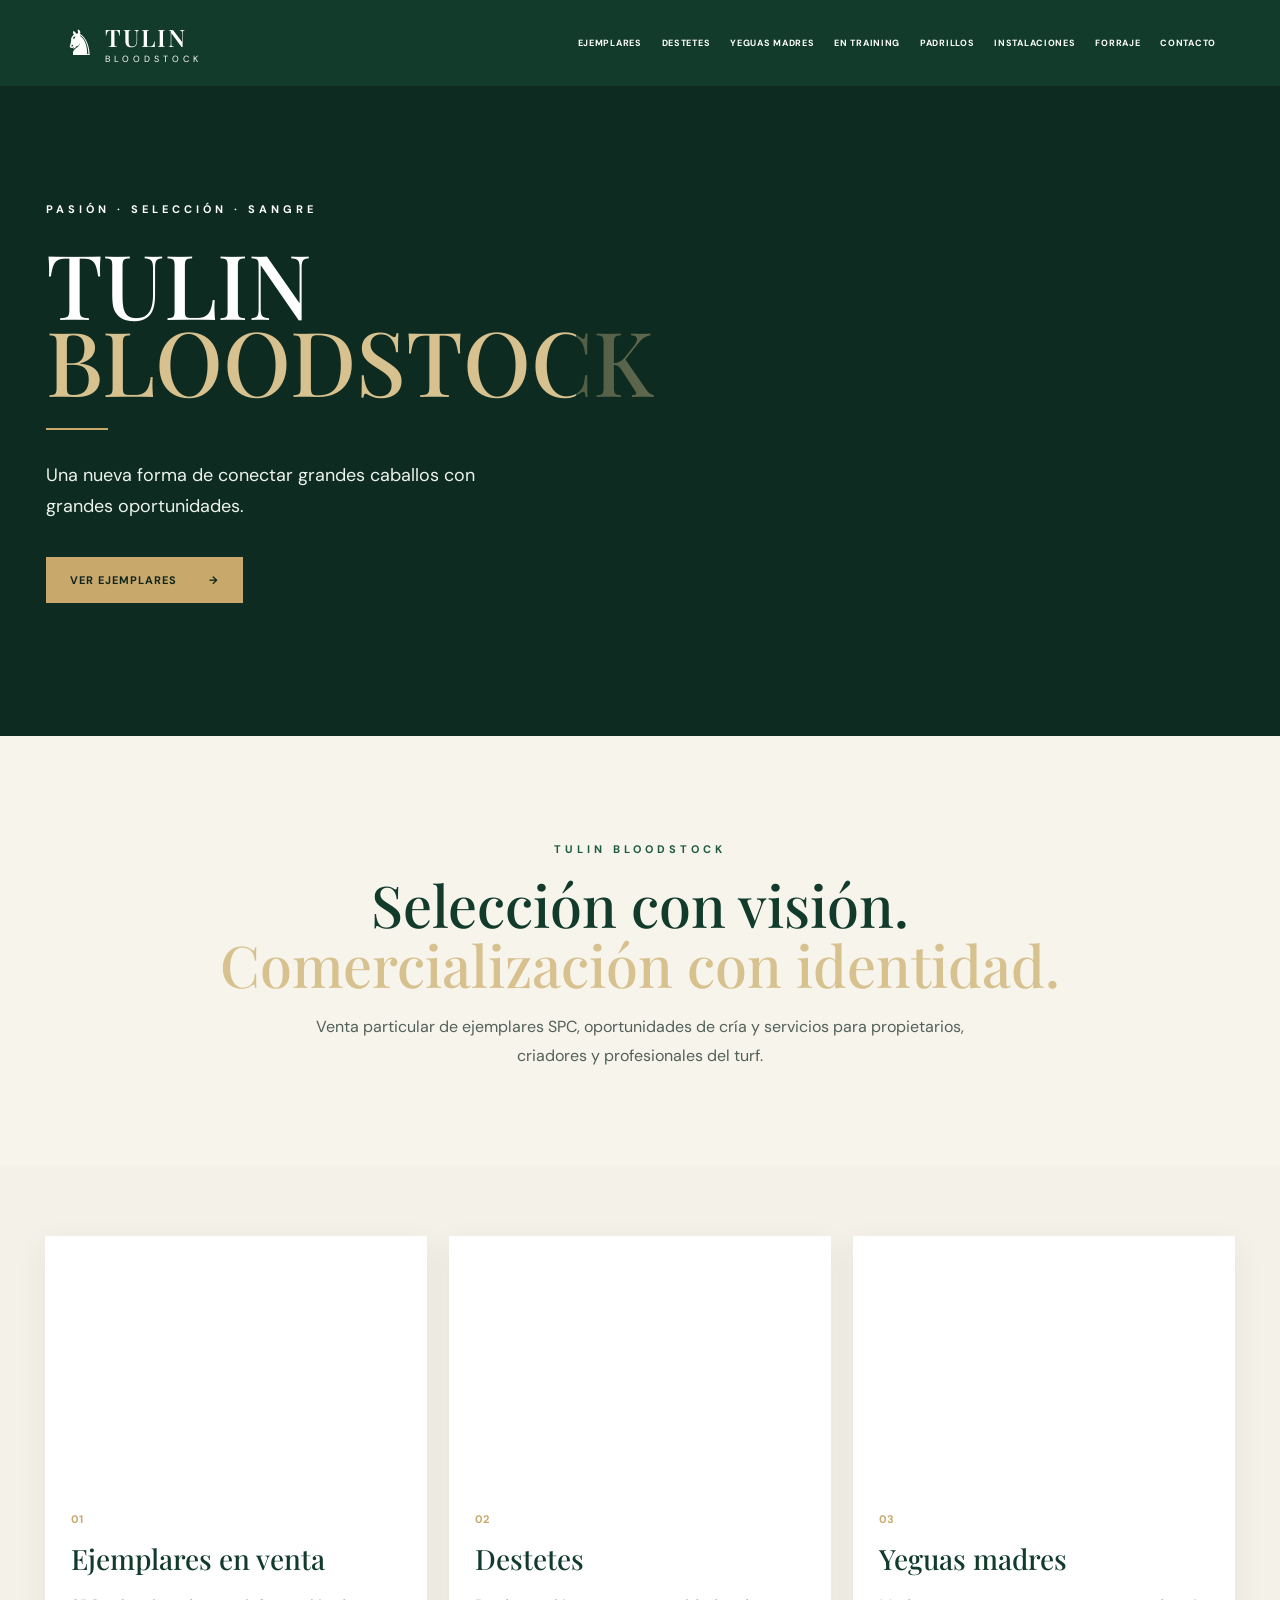
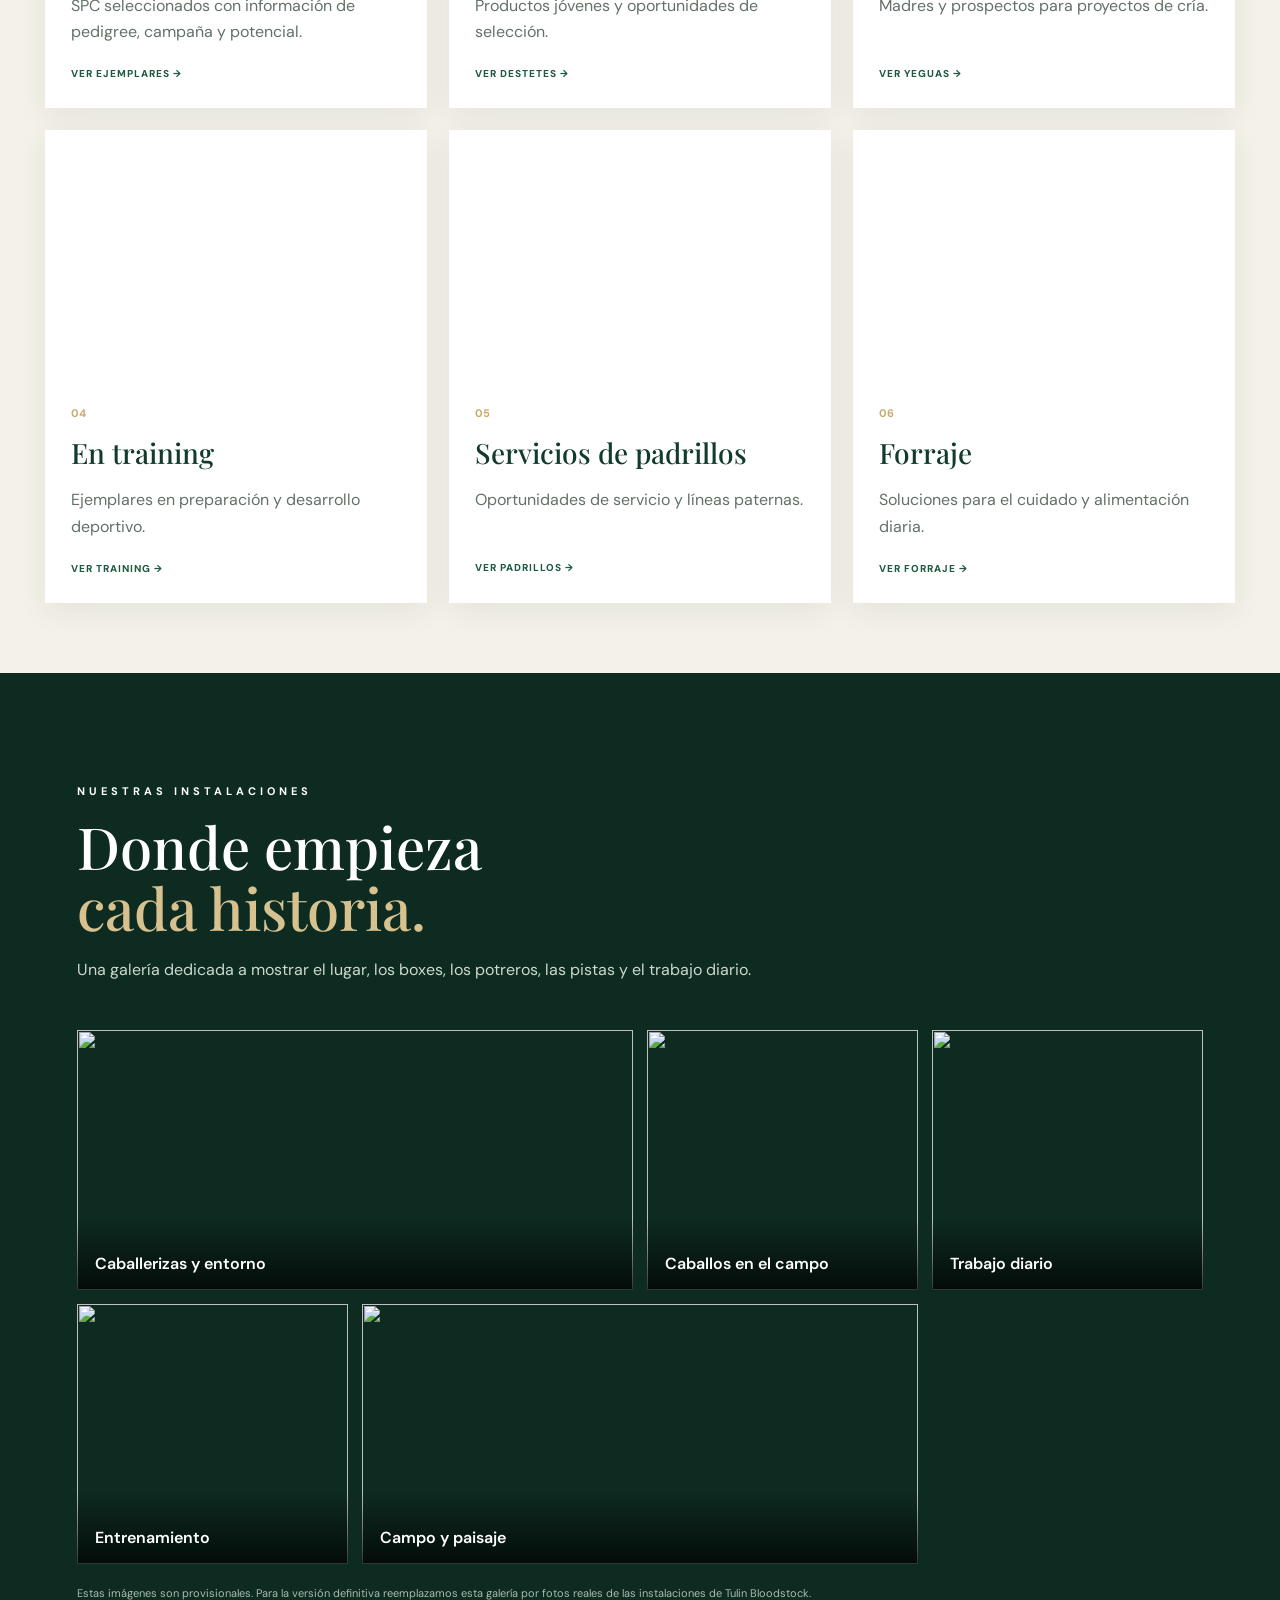
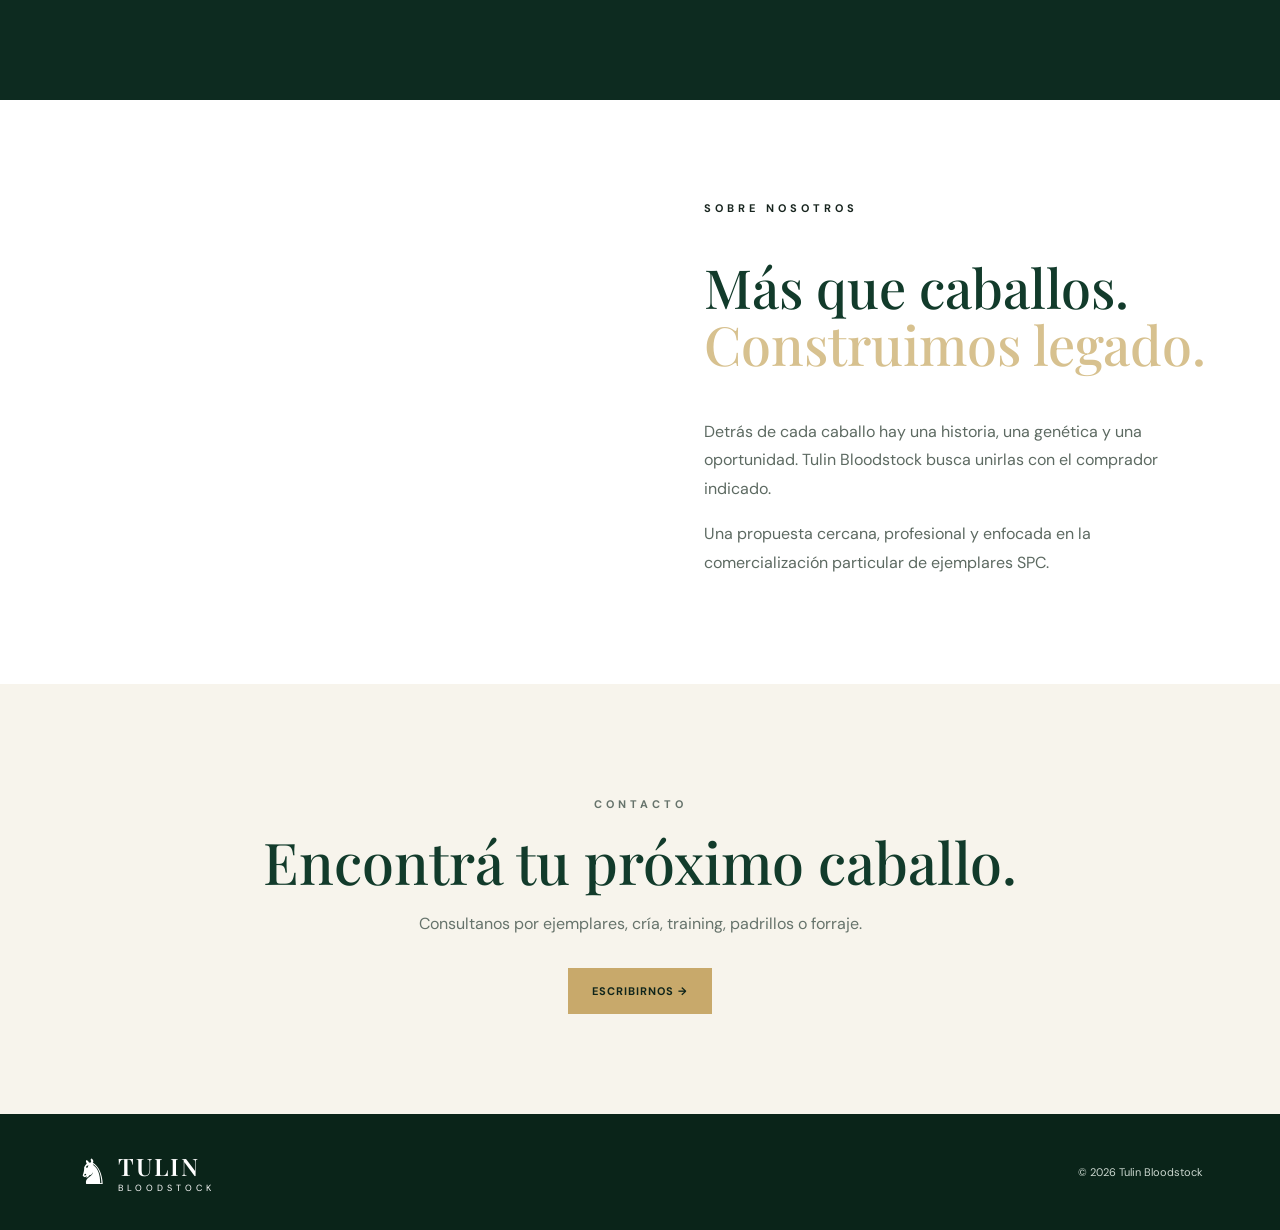
==== index.html @ 8b54a025 "Update index.html" ====
<!doctype html>
<html lang="es">
<head>
<meta charset="utf-8">
<meta name="viewport" content="width=device-width,initial-scale=1">
<title>Tulin Bloodstock | Caballos SPC en venta y selección</title> 
<meta name="description" content="Tulin Bloodstock — selección y comercialización particular de caballos SPC, ejemplares, destetes, yeguas madres, training y servicios de padrillos."> 
<link rel="icon" type="image/svg+xml" href="favicon.svg">
<meta name="keywords" content="Tulin Bloodstock, caballos SPC, caballos de carrera, sangre pura de carrera, genética equina, padrillos, yeguas madres, destetes, caballos en training">
<meta name="author" content="Tulin Bloodstock">
<link rel="stylesheet" href="styles.css">
</head>
<body>
<header class="nav">
  <a class="brand" href="#inicio"><span class="horse">♞</span><span><b>TULIN</b><small>BLOODSTOCK</small></span></a>
  <nav>
    <a href="#ejemplares">Ejemplares</a><a href="#destetes">Destetes</a><a href="#madres">Yeguas madres</a>
    <a href="#training">En training</a><a href="#padrillos">Padrillos</a><a href="#instalaciones">Instalaciones</a>
    <a href="#forraje">Forraje</a><a href="#contacto">Contacto</a>
  </nav>
</header>

<section id="inicio" class="hero">
  <div class="hero-copy">
    <p class="eyebrow">PASIÓN · SELECCIÓN · SANGRE</p>
    <h1>TULIN<br><em>BLOODSTOCK</em></h1>
    <div class="line"></div>
    <p>Una nueva forma de conectar grandes caballos con grandes oportunidades.</p>
    <a class="btn" href="#ejemplares">VER EJEMPLARES <span>→</span></a>
  </div>
  <div class="hero-photo"></div>
</section>

<section class="statement">
  <p class="eyebrow green">TULIN BLOODSTOCK</p>
  <h2>Selección con visión.<br><em>Comercialización con identidad.</em></h2>
  <p>Venta particular de ejemplares SPC, oportunidades de cría y servicios para propietarios, criadores y profesionales del turf.</p>
</section>

<section id="ejemplares" class="grid">
  <article class="card"><div class="pic p1"></div><div class="cardbody"><span>01</span><h3>Ejemplares en venta</h3><p>SPC seleccionados con información de pedigree, campaña y potencial.</p><a href="#">VER EJEMPLARES →</a></div></article>
  <article id="destetes" class="card"><div class="pic p2"></div><div class="cardbody"><span>02</span><h3>Destetes</h3><p>Productos jóvenes y oportunidades de selección.</p><a href="#">VER DESTETES →</a></div></article>
  <article id="madres" class="card"><div class="pic p3"></div><div class="cardbody"><span>03</span><h3>Yeguas madres</h3><p>Madres y prospectos para proyectos de cría.</p><a href="#">VER YEGUAS →</a></div></article>
  <article id="training" class="card"><div class="pic p4"></div><div class="cardbody"><span>04</span><h3>En training</h3><p>Ejemplares en preparación y desarrollo deportivo.</p><a href="#">VER TRAINING →</a></div></article>
  <article id="padrillos" class="card"><div class="pic p5"></div><div class="cardbody"><span>05</span><h3>Servicios de padrillos</h3><p>Oportunidades de servicio y líneas paternas.</p><a href="#">VER PADRILLOS →</a></div></article>
  <article id="forraje" class="card"><div class="pic p6"></div><div class="cardbody"><span>06</span><h3>Forraje</h3><p>Soluciones para el cuidado y alimentación diaria.</p><a href="#">VER FORRAJE →</a></div></article>
</section>

<section id="instalaciones" class="facilities">
  <div class="section-head"><p class="eyebrow">NUESTRAS INSTALACIONES</p><h2>Donde empieza<br><em>cada historia.</em></h2><p>Una galería dedicada a mostrar el lugar, los boxes, los potreros, las pistas y el trabajo diario.</p></div>
  <div class="gallery">
    <figure class="g wide"><img src="https://images.unsplash.com/photo-1553284965-83fd3e82fa5a?auto=format&fit=crop&w=1400&q=85"><figcaption>Caballerizas y entorno</figcaption></figure>
    <figure class="g"><img src="https://images.unsplash.com/photo-1598974357801-cbca100e65d3?auto=format&fit=crop&w=900&q=85"><figcaption>Caballos en el campo</figcaption></figure>
    <figure class="g"><img src="https://images.unsplash.com/photo-1516734212186-a967f81ad0d7?auto=format&fit=crop&w=900&q=85"><figcaption>Trabajo diario</figcaption></figure>
    <figure class="g"><img src="https://images.unsplash.com/photo-1551884831-bbf3cdc6469e?auto=format&fit=crop&w=900&q=85"><figcaption>Entrenamiento</figcaption></figure>
    <figure class="g wide"><img src="https://images.unsplash.com/photo-1500530855697-b586d89ba3ee?auto=format&fit=crop&w=1400&q=85"><figcaption>Campo y paisaje</figcaption></figure>
  </div>
  <div class="photo-note">Estas imágenes son provisionales. Para la versión definitiva reemplazamos esta galería por fotos reales de las instalaciones de Tulin Bloodstock.</div>
</section>

<section class="about">
  <div class="about-image"></div>
  <div class="about-copy">
    <p class="eyebrow">SOBRE NOSOTROS</p>
    <h2>Más que caballos.<br><em>Construimos legado.</em></h2>
    <p>Detrás de cada caballo hay una historia, una genética y una oportunidad. Tulin Bloodstock busca unirlas con el comprador indicado.</p>
    <p>Una propuesta cercana, profesional y enfocada en la comercialización particular de ejemplares SPC.</p>
  </div>
</section>

<section id="contacto" class="contact">
  <p class="eyebrow green">CONTACTO</p><h2>Encontrá tu próximo caballo.</h2>
  <p>Consultanos por ejemplares, cría, training, padrillos o forraje.</p>
  <a class="btn" href="mailto:info@tulinbloodstock.com">ESCRIBIRNOS →</a>
</section>

<footer><div class="brand"><span class="horse">♞</span><span><b>TULIN</b><small>BLOODSTOCK</small></span></div><div>© 2026 Tulin Bloodstock</div></footer>
</body></html>
---- styles.css ----
@import url("https://fonts.googleapis.com/css2?family=DM+Sans:wght@400;500;600;700&family=Playfair+Display:wght@500;600&display=swap");
:root{--green:#123b2b;--green2:#1e5a40;--gold:#c8a96b;--cream:#f4f1e8;--ink:#18251f}
*{box-sizing:border-box}html{scroll-behavior:smooth}body{margin:0;background:var(--cream);color:var(--ink);font-family:"DM Sans",Arial,sans-serif}
.nav{height:86px;background:var(--green);display:flex;align-items:center;justify-content:space-between;padding:0 5%;position:sticky;top:0;z-index:20}
.brand{display:flex;align-items:center;gap:10px;color:#fff;text-decoration:none}.horse{font-size:35px}.brand b{display:block;font:600 24px "Playfair Display",serif;letter-spacing:2px}.brand small{display:block;font-size:9px;letter-spacing:4px}
.nav nav{display:flex;gap:20px}.nav nav a{color:#fff;text-decoration:none;text-transform:uppercase;font-size:9px;font-weight:700;letter-spacing:.7px}
.hero{min-height:650px;background:#0d2b20;display:grid;grid-template-columns:45% 55%;overflow:hidden}.hero-copy{padding:105px 8%;color:#fff;background:linear-gradient(90deg,#0d2b20 82%,transparent)}
.eyebrow{font-size:11px;letter-spacing:4px;font-weight:700}.green{color:var(--green2)}
.hero h1{font:500 clamp(60px,7vw,104px)/.86 "Playfair Display",serif;margin:28px 0}.hero h1 em,h2 em{font-style:normal;color:#d7c18f}
.line{height:2px;width:62px;background:var(--gold);margin:30px 0}.hero-copy>p:not(.eyebrow){font-size:18px;line-height:1.7;max-width:430px;color:#edf3ee}
.hero-photo{background:linear-gradient(90deg,#0d2b20aa,#0000),url("https://images.unsplash.com/photo-1553284965-83fd3e82fa5a?auto=format&fit=crop&w=1600&q=90") center/cover}
.btn{display:inline-block;padding:16px 24px;background:var(--gold);color:#10251b;text-decoration:none;text-transform:uppercase;font-size:11px;font-weight:700;letter-spacing:1px;margin-top:18px}.btn span{margin-left:28px}
.statement{text-align:center;padding:95px 20px;background:#f7f4ec}.statement h2,.contact h2{font:500 clamp(38px,4.5vw,62px)/1.05 "Playfair Display",serif;color:var(--green);margin:18px 0}.statement>p:last-child{max-width:680px;margin:auto;line-height:1.8;color:#526057}
.grid{max-width:1240px;margin:auto;padding:70px 25px;display:grid;grid-template-columns:repeat(3,1fr);gap:22px}.card{background:#fff;box-shadow:0 8px 28px #17382912}
.pic{height:245px;background-position:center;background-size:cover}.p1{background-image:url("https://images.unsplash.com/photo-1551884831-bbf3cdc6469e?auto=format&fit=crop&w=900&q=80")}.p2{background-image:url("https://images.unsplash.com/photo-1553284965-83fd3e82fa5a?auto=format&fit=crop&w=900&q=80")}.p3{background-image:url("https://images.unsplash.com/photo-1598974357801-cbca100e65d3?auto=format&fit=crop&w=900&q=80")}.p4{background-image:url("https://images.unsplash.com/photo-1516734212186-a967f81ad0d7?auto=format&fit=crop&w=900&q=80")}.p5{background-image:url("https://images.unsplash.com/photo-1551884831-bbf3cdc6469e?auto=format&fit=crop&w=900&q=80")}.p6{background-image:url("https://images.unsplash.com/photo-1500530855697-b586d89ba3ee?auto=format&fit=crop&w=900&q=80")}
.cardbody{padding:26px}.cardbody span{color:var(--gold);font-size:11px;font-weight:700}.card h3{font:500 28px "Playfair Display",serif;color:var(--green);margin:12px 0}.card p{line-height:1.65;color:#637168;min-height:52px}.card a{color:var(--green2);font-size:10px;font-weight:800;text-decoration:none;letter-spacing:1px}
.facilities{background:#0d2b20;color:#fff;padding:100px 6%}.section-head{max-width:760px;margin-bottom:45px}.section-head h2{font:500 58px/1.05 "Playfair Display",serif;margin:18px 0}.section-head p:last-child{color:#ccd8d0;line-height:1.8}
.gallery{display:grid;grid-template-columns:repeat(4,1fr);gap:14px}.g{margin:0;position:relative;min-height:260px;overflow:hidden}.g.wide{grid-column:span 2}.g img{width:100%;height:100%;min-height:260px;object-fit:cover;display:block;transition:transform .4s}.g:hover img{transform:scale(1.04)}figcaption{position:absolute;bottom:0;left:0;right:0;padding:35px 18px 16px;background:linear-gradient(transparent,#000b);font-weight:600}.photo-note{margin-top:22px;color:#aabbb0;font-size:11px}
.about{display:grid;grid-template-columns:1fr 1fr;background:#fff}.about-image{min-height:540px;background:url("https://images.unsplash.com/photo-1500530855697-b586d89ba3ee?auto=format&fit=crop&w=1200&q=85") center/cover}.about-copy{padding:90px 10%}.about h2{font:500 54px/1.05 "Playfair Display",serif;color:var(--green)}.about-copy p:not(.eyebrow){line-height:1.8;color:#5d6a62}
.contact{text-align:center;padding:100px 20px;background:#f7f4ec}.contact p{color:#66736b;line-height:1.7}.contact .btn{margin-top:15px}
footer{background:#0a2419;color:#cbd7cf;display:flex;justify-content:space-between;align-items:center;padding:35px 6%;font-size:11px}
@media(max-width:1000px){.nav nav{display:none}.hero{grid-template-columns:1fr}.hero-photo{min-height:400px}.grid{grid-template-columns:1fr 1fr}.gallery{grid-template-columns:1fr 1fr}.g.wide{grid-column:span 2}.about{grid-template-columns:1fr}}
@media(max-width:600px){.grid,.gallery{grid-template-columns:1fr}.g.wide{grid-column:auto}.hero-copy{padding:80px 8%}.about-copy{padding:65px 8%}footer{display:block;text-align:center}}
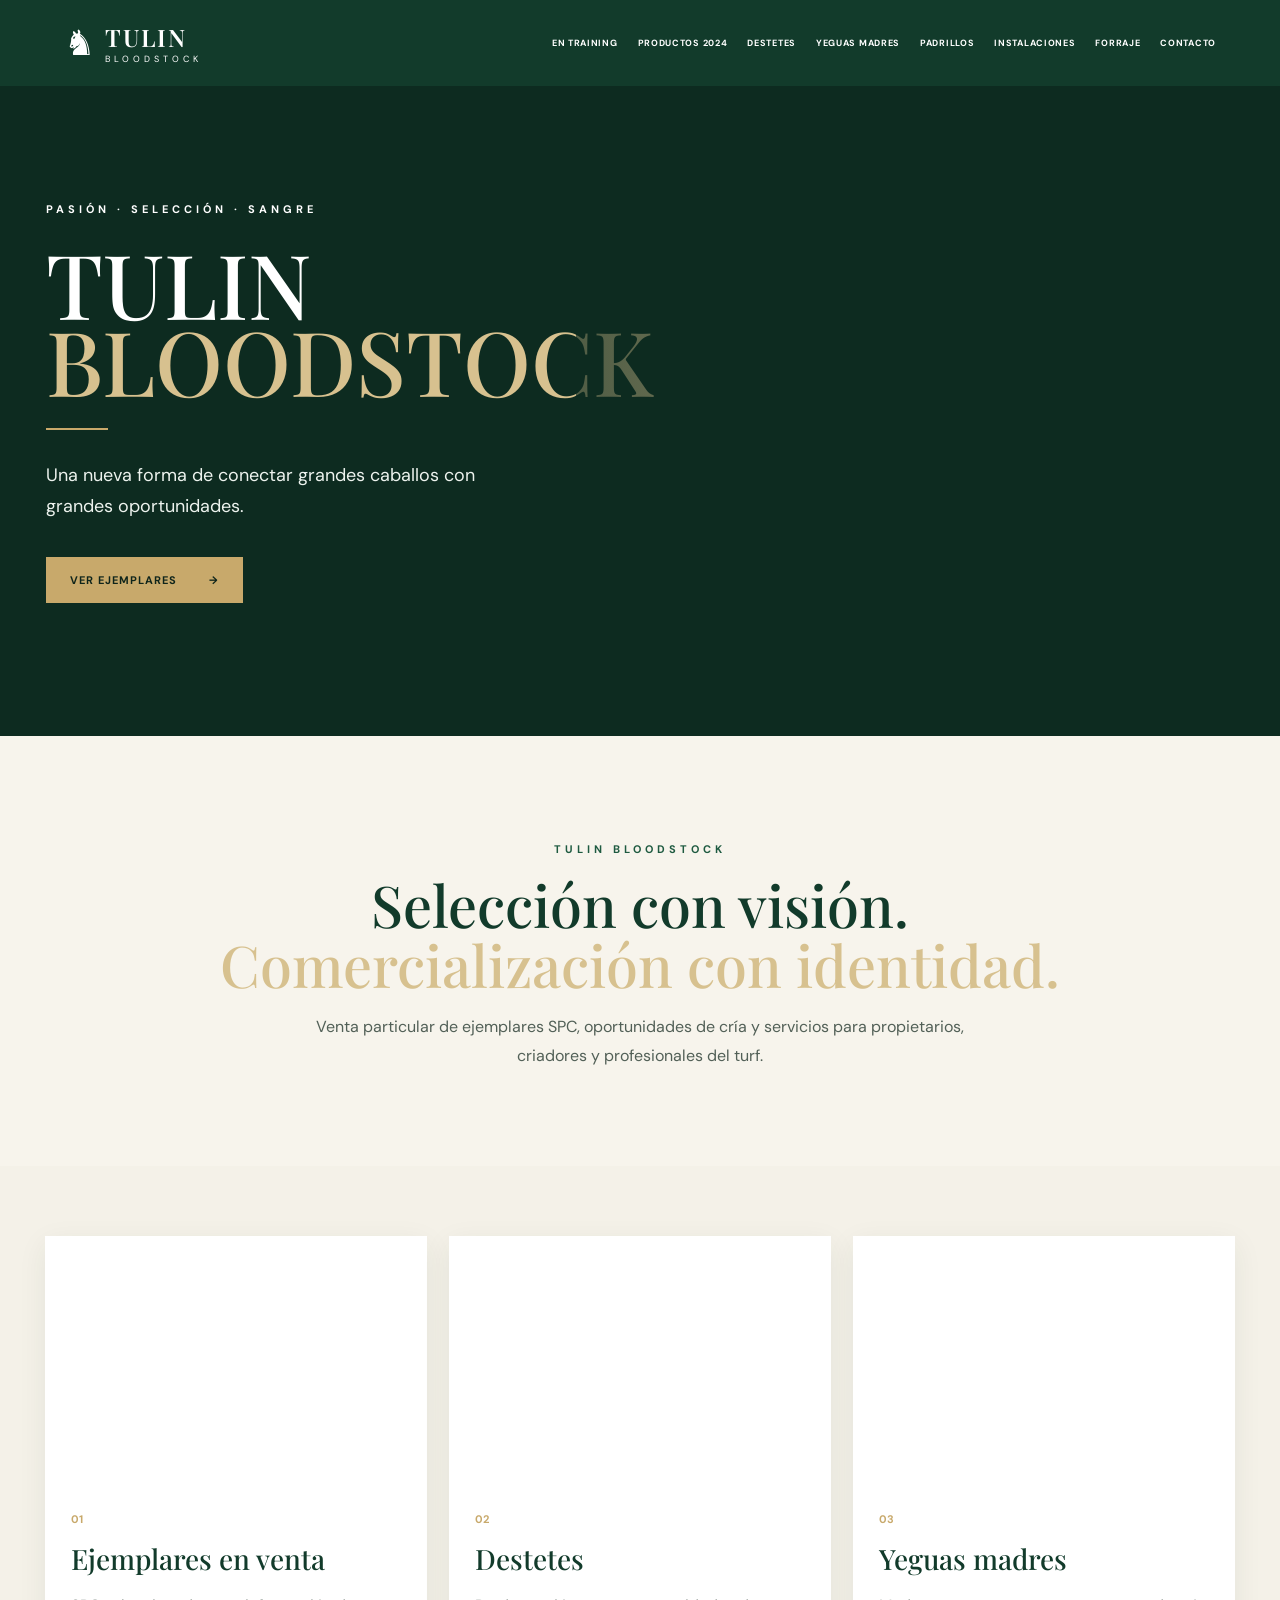
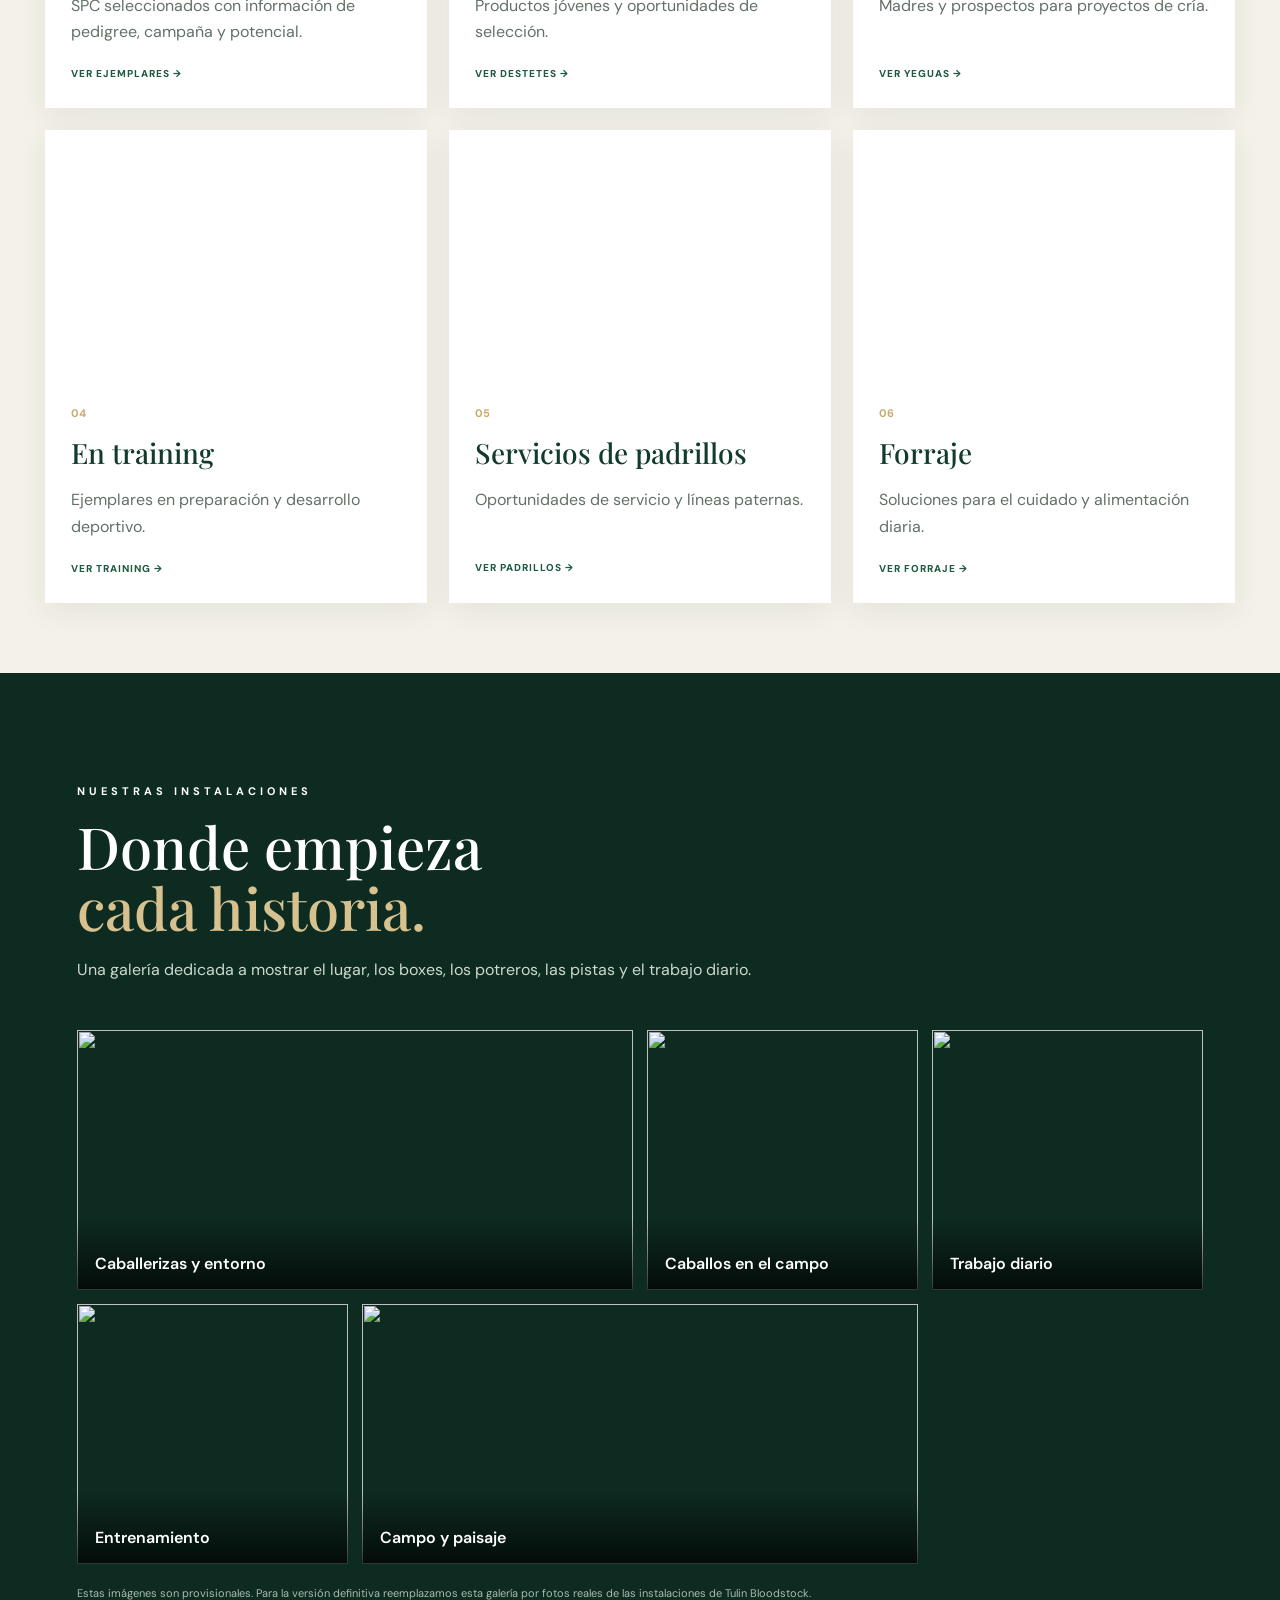
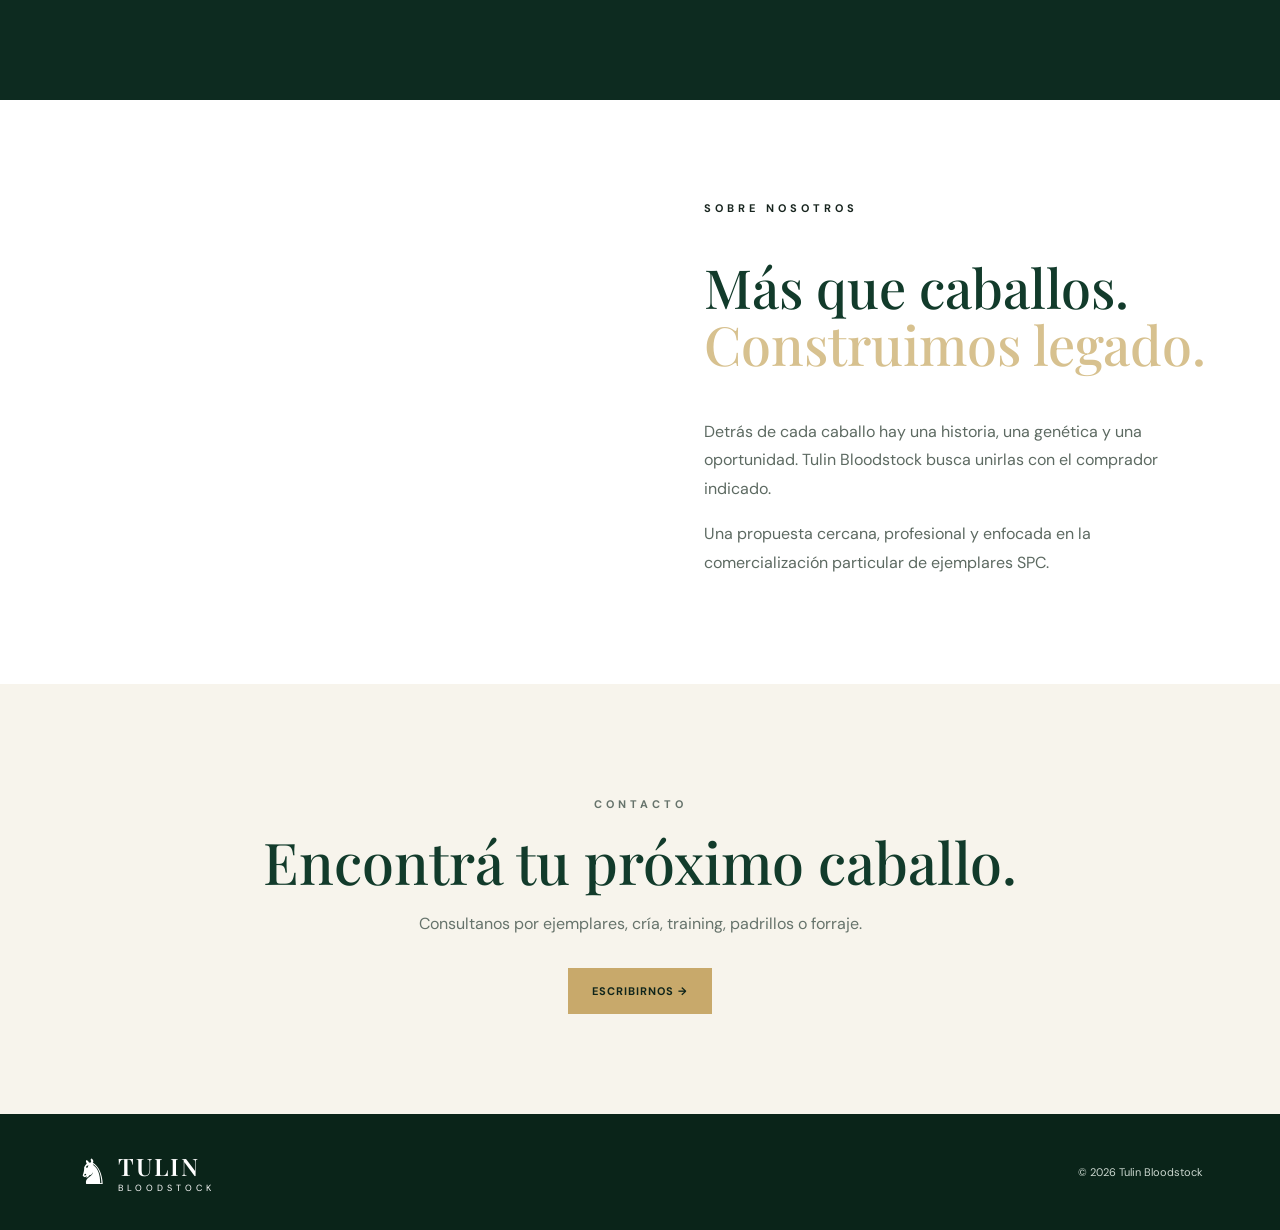
==== commit 255f9888: "Update index.html" ====
--- a/index.html
+++ b/index.html
@@ -14,9 +14,14 @@
 <header class="nav">
   <a class="brand" href="#inicio"><span class="horse">♞</span><span><b>TULIN</b><small>BLOODSTOCK</small></span></a>
   <nav>
-    <a href="#ejemplares">Ejemplares</a><a href="#destetes">Destetes</a><a href="#madres">Yeguas madres</a>
-    <a href="#training">En training</a><a href="#padrillos">Padrillos</a><a href="#instalaciones">Instalaciones</a>
-    <a href="#forraje">Forraje</a><a href="#contacto">Contacto</a>
+  <a href="#training">En training</a>
+  <a href="#productos-2024">Productos 2024</a>
+  <a href="#destetes">Destetes</a>
+  <a href="#madres">Yeguas madres</a>
+  <a href="#padrillos">Padrillos</a>
+  <a href="#instalaciones">Instalaciones</a>
+  <a href="#forraje">Forraje</a>
+  <a href="#contacto">Contacto</a>
   </nav>
 </header>
 
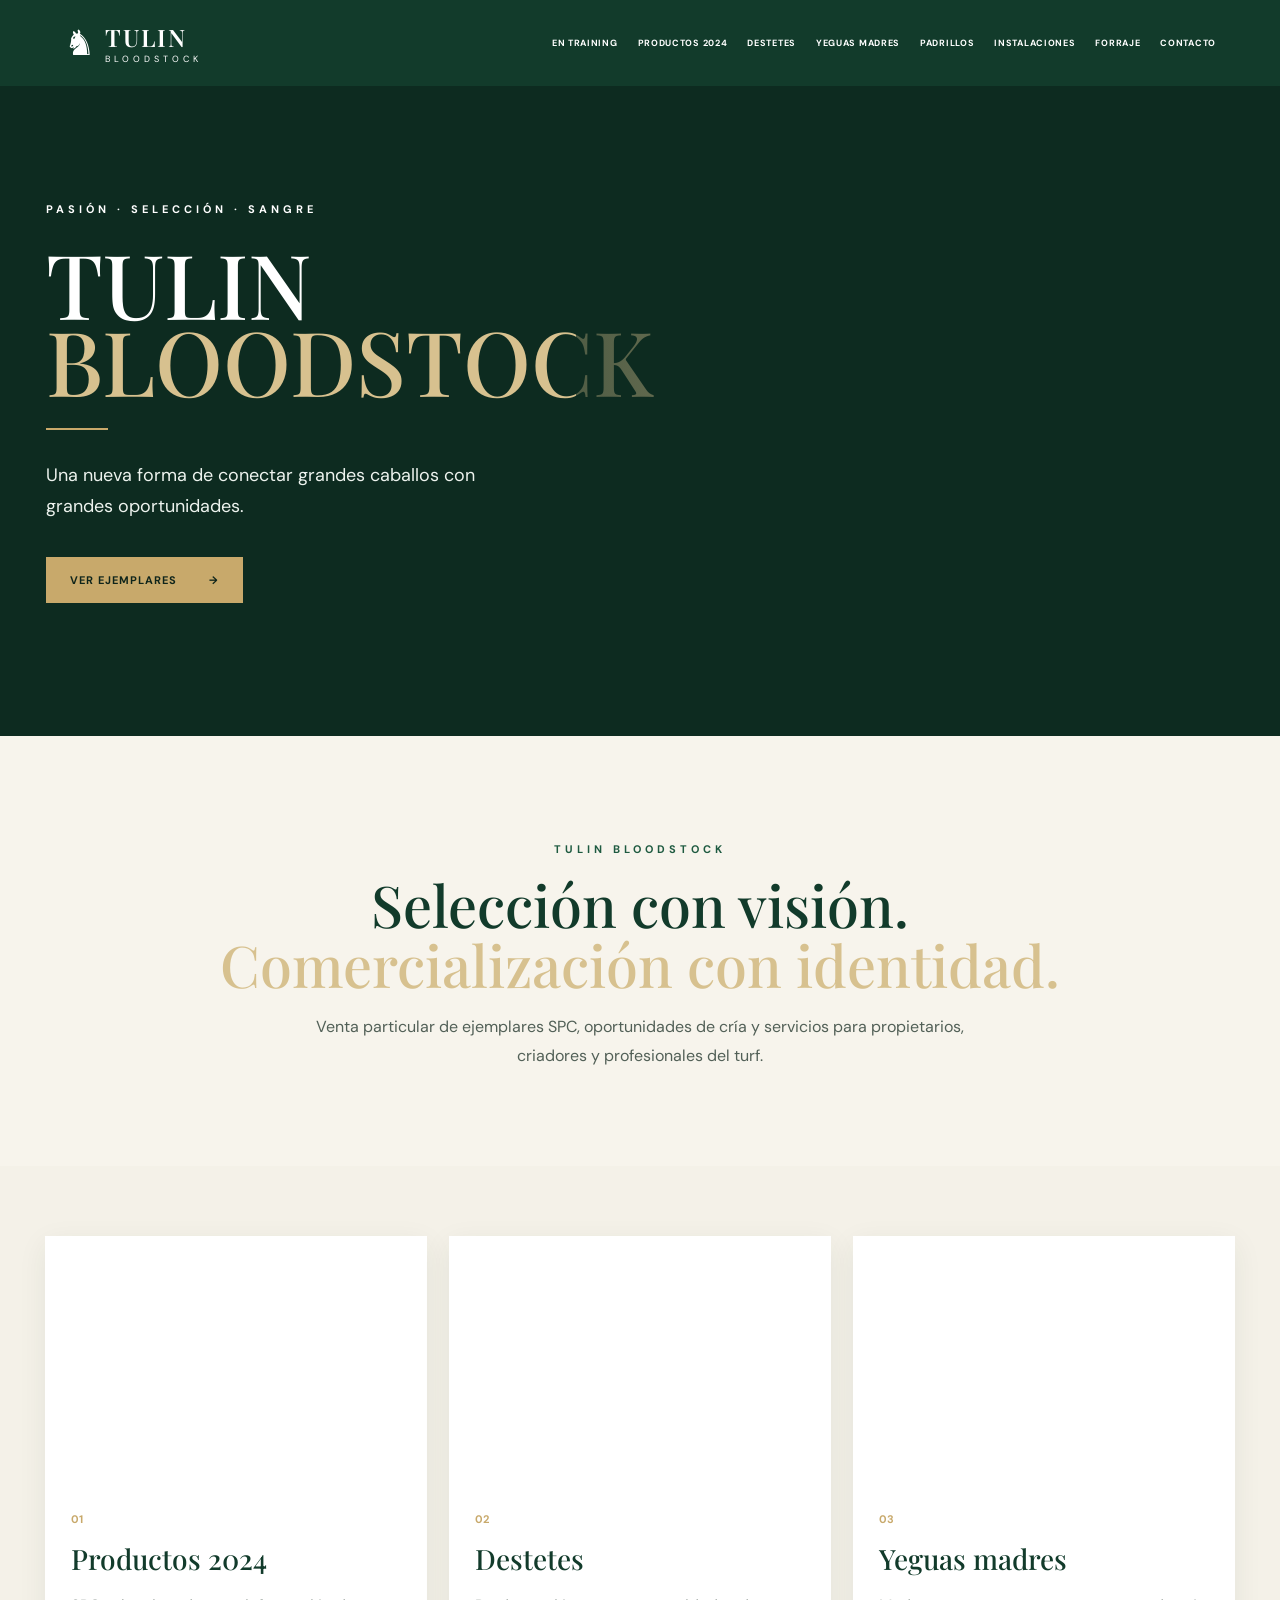
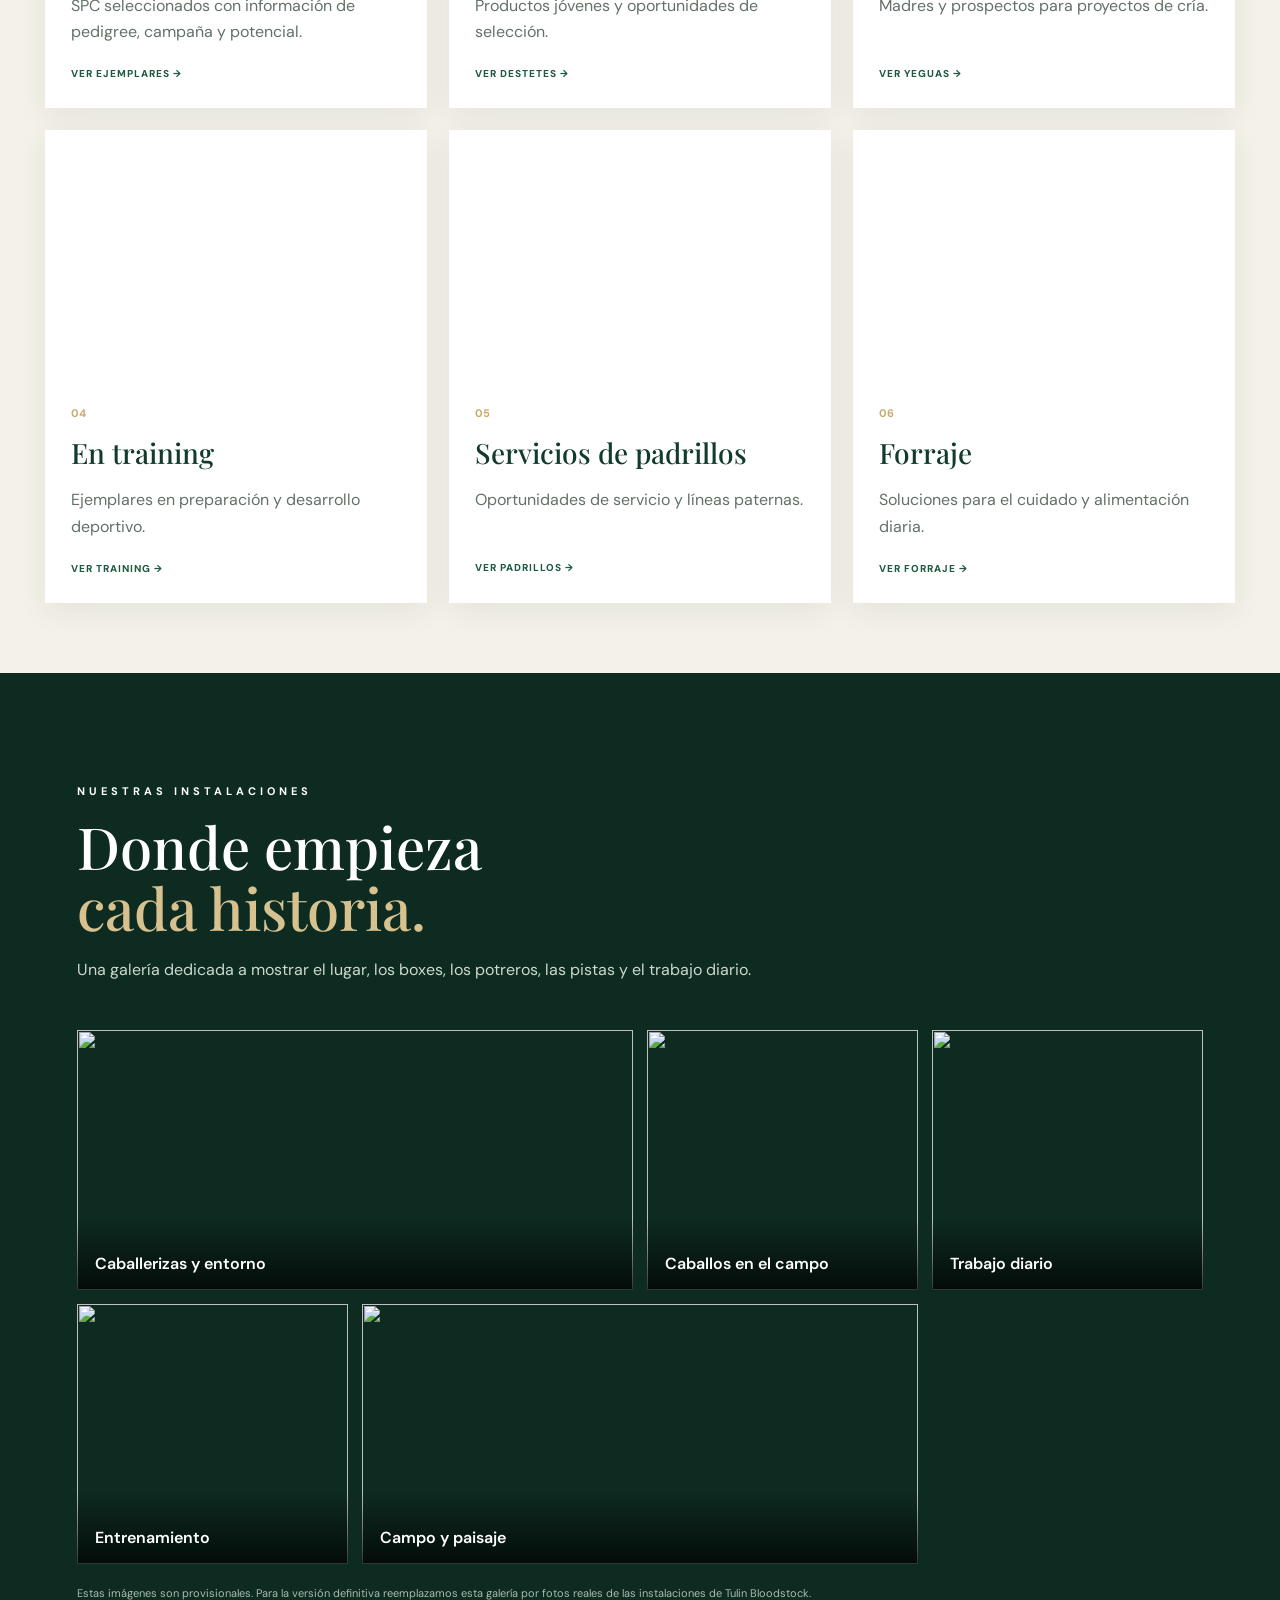
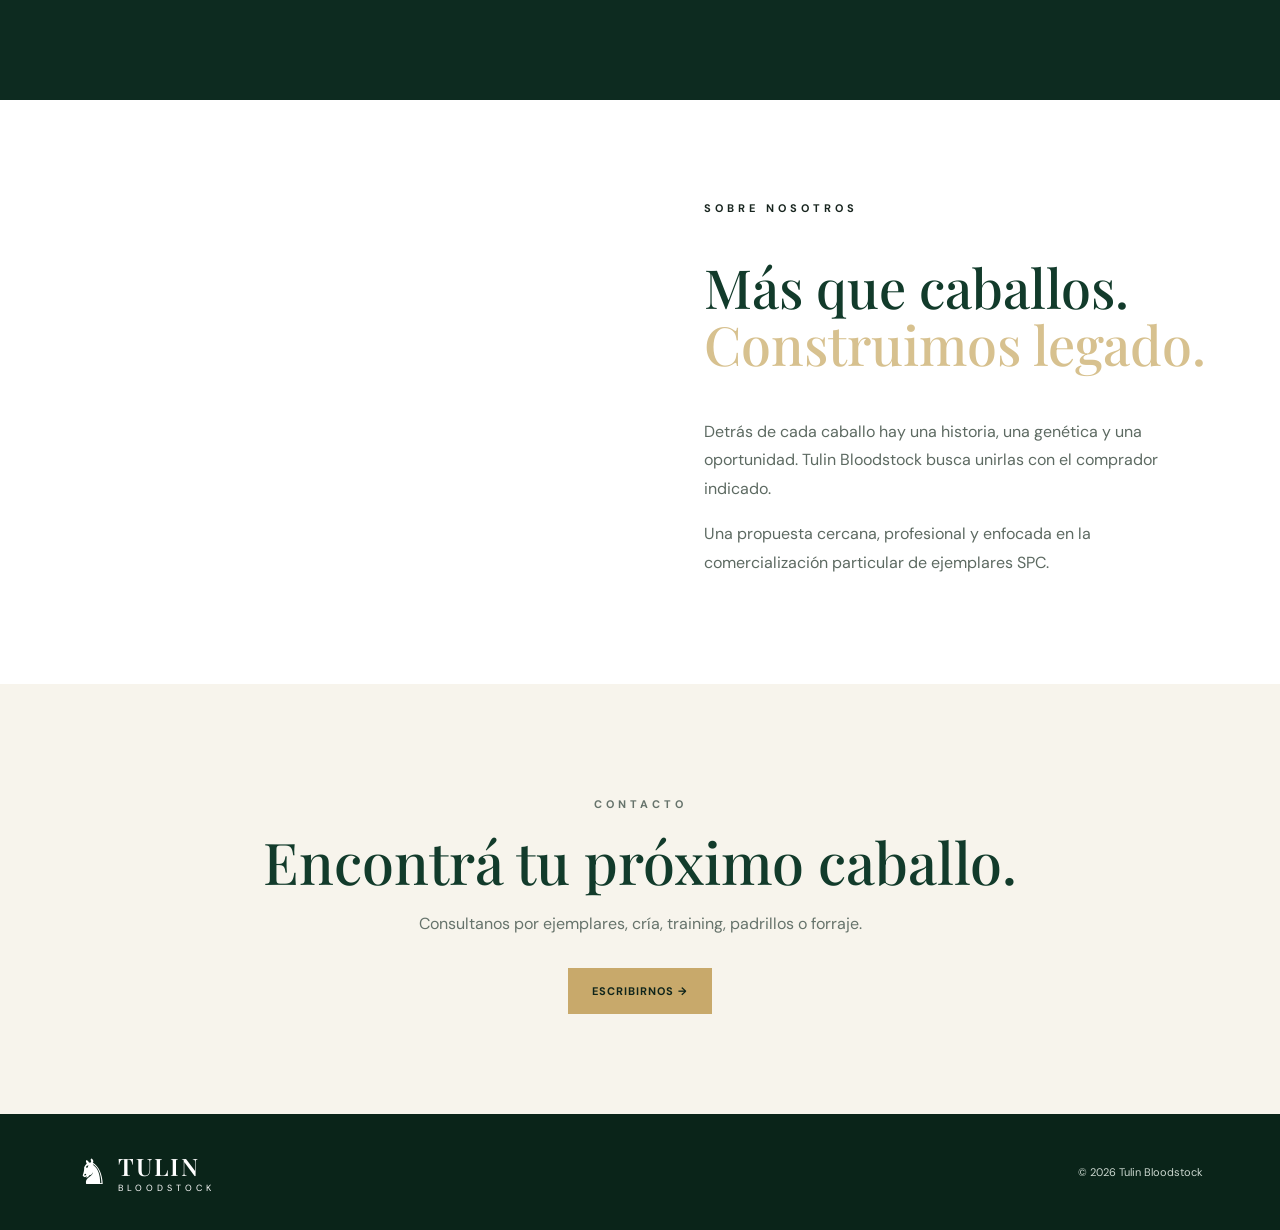
==== commit 10be82bb: "Update index.html" ====
--- a/index.html
+++ b/index.html
@@ -43,7 +43,7 @@
 </section>
 
 <section id="ejemplares" class="grid">
-  <article class="card"><div class="pic p1"></div><div class="cardbody"><span>01</span><h3>Ejemplares en venta</h3><p>SPC seleccionados con información de pedigree, campaña y potencial.</p><a href="#">VER EJEMPLARES →</a></div></article>
+  <article id="productos-2024" class="card"><div class="pic p1"></div><div class="cardbody"><span>01</span><h3>Productos 2024</h3><p>SPC seleccionados con información de pedigree, campaña y potencial.</p><a href="#">VER EJEMPLARES →</a></div></article>
   <article id="destetes" class="card"><div class="pic p2"></div><div class="cardbody"><span>02</span><h3>Destetes</h3><p>Productos jóvenes y oportunidades de selección.</p><a href="#">VER DESTETES →</a></div></article>
   <article id="madres" class="card"><div class="pic p3"></div><div class="cardbody"><span>03</span><h3>Yeguas madres</h3><p>Madres y prospectos para proyectos de cría.</p><a href="#">VER YEGUAS →</a></div></article>
   <article id="training" class="card"><div class="pic p4"></div><div class="cardbody"><span>04</span><h3>En training</h3><p>Ejemplares en preparación y desarrollo deportivo.</p><a href="#">VER TRAINING →</a></div></article>
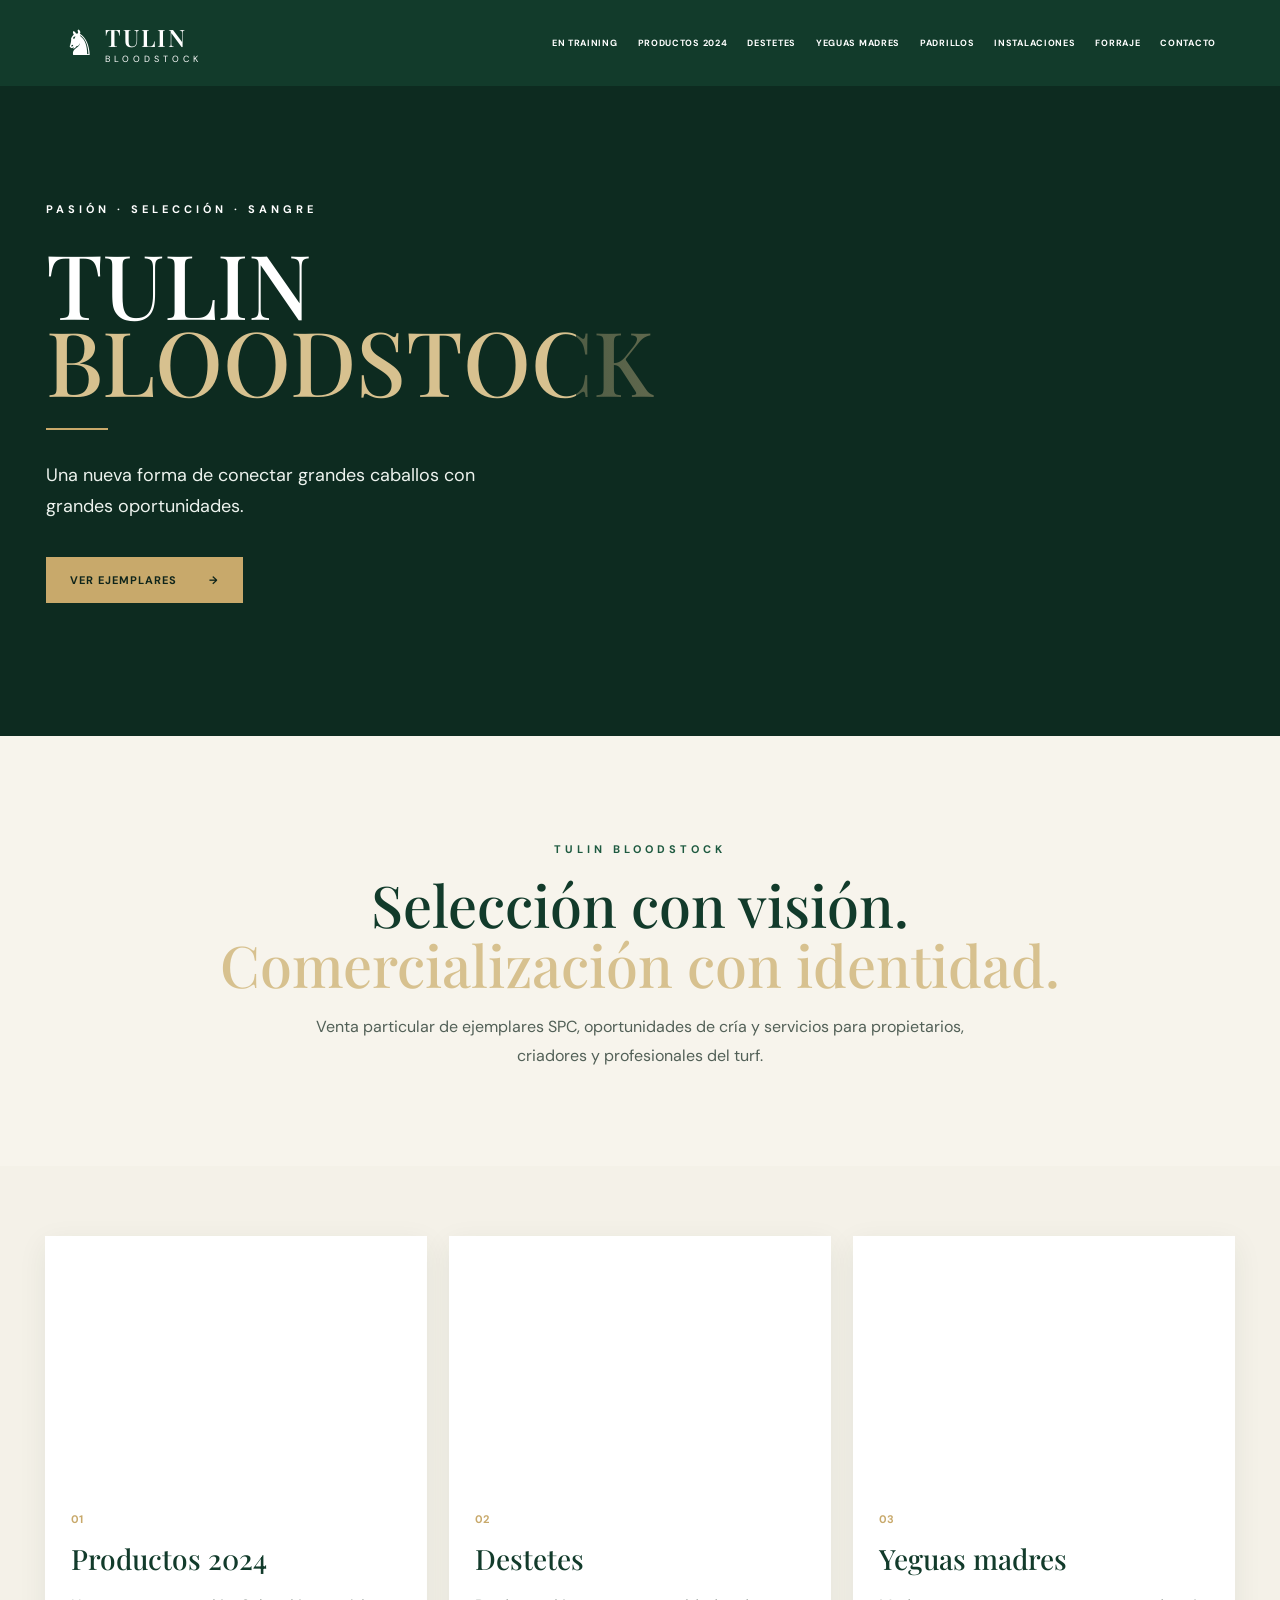
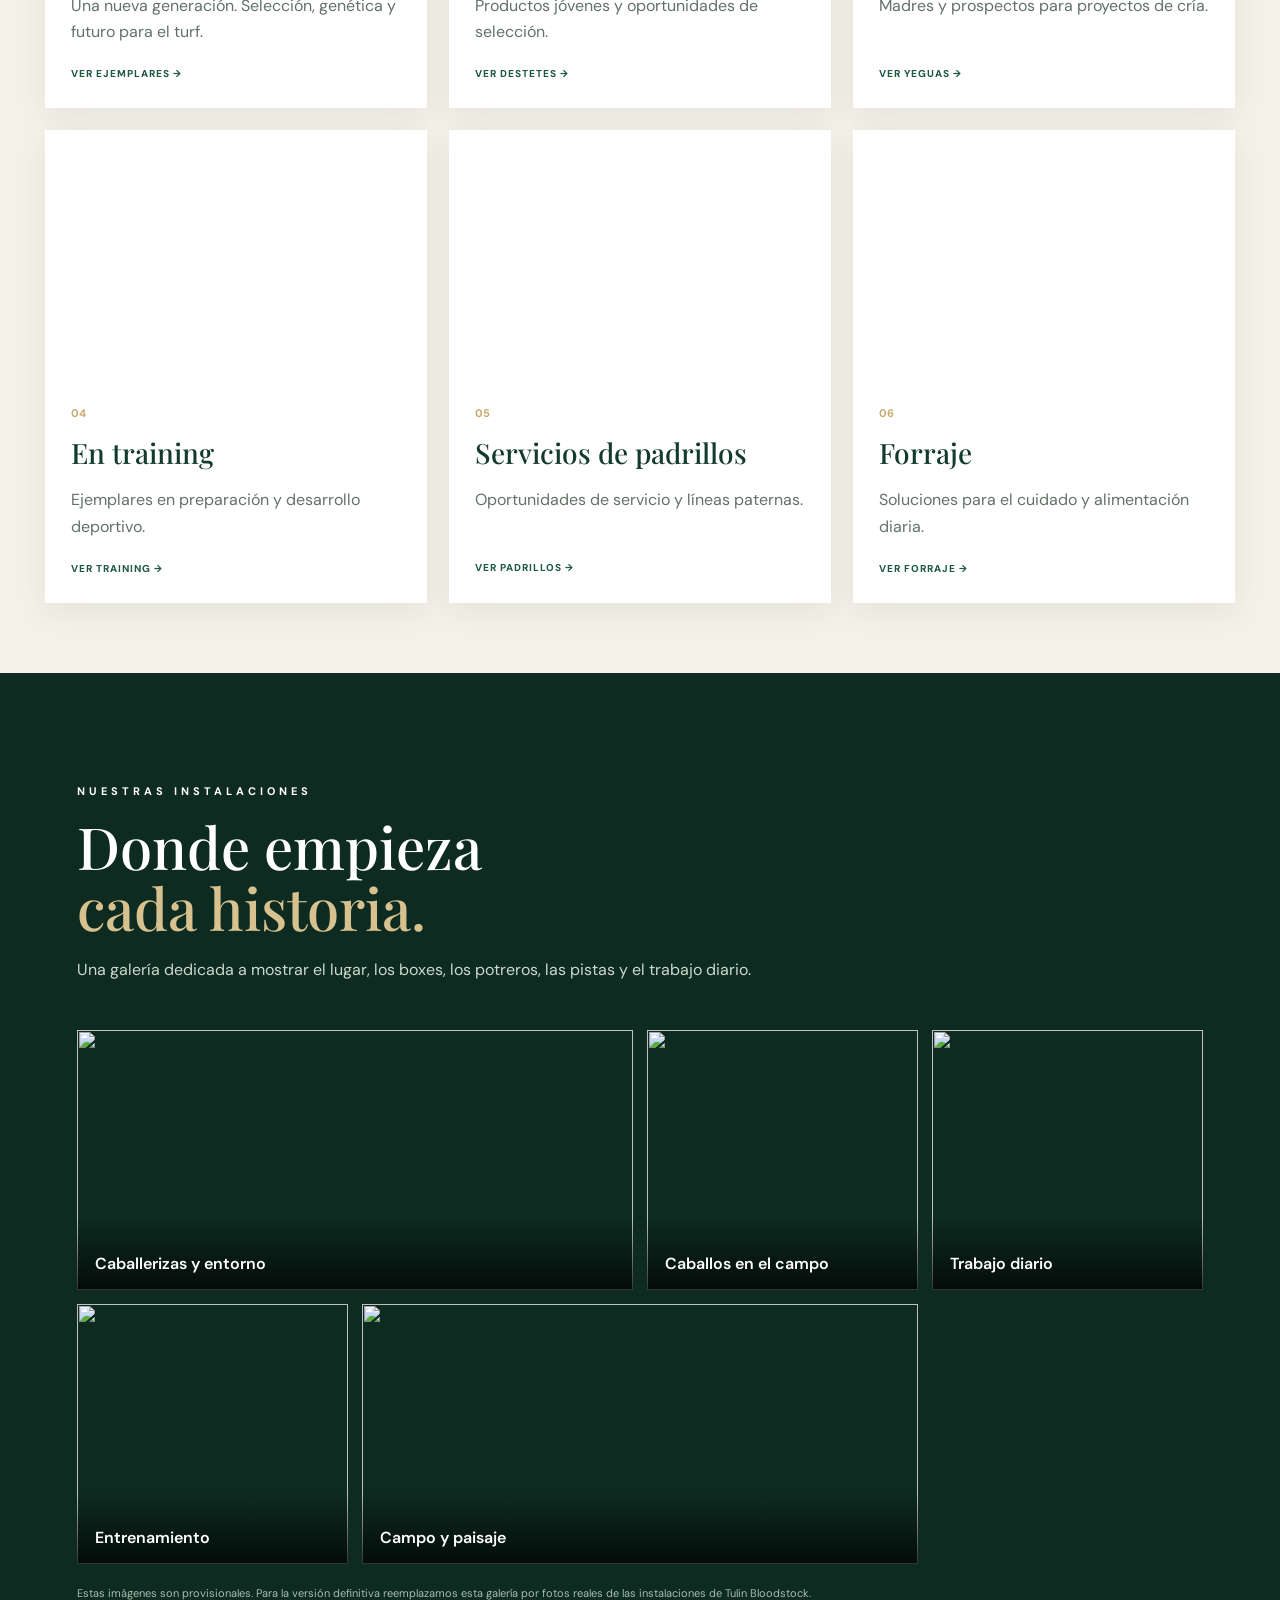
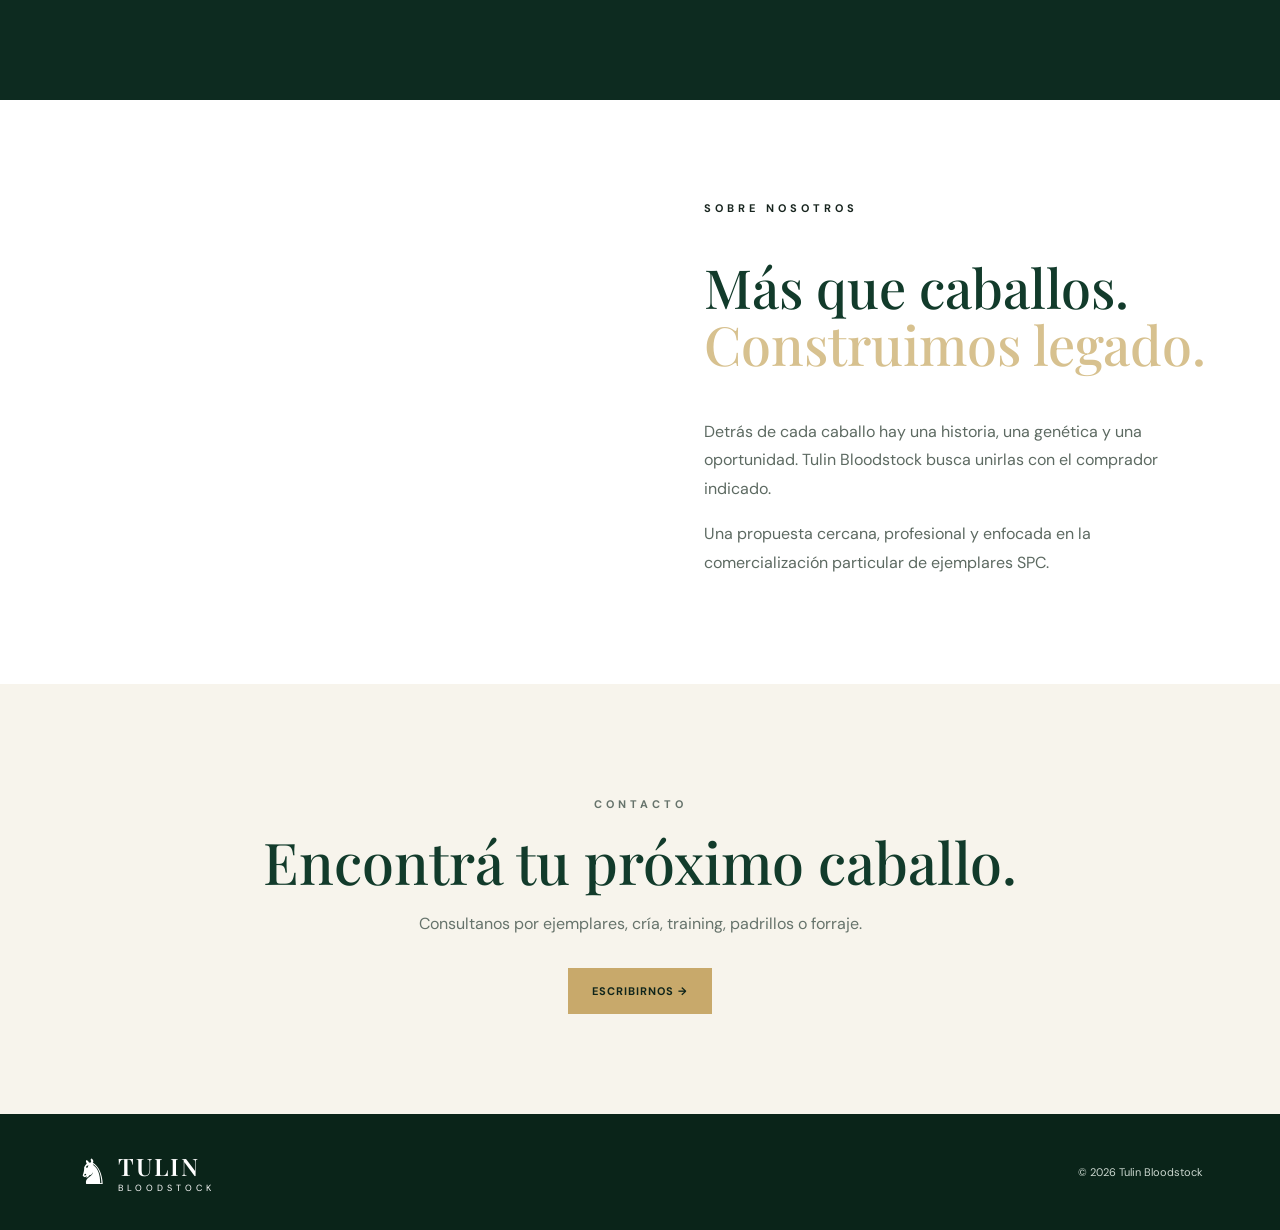
==== commit 9a5dc153: "Update index.html" ====
--- a/index.html
+++ b/index.html
@@ -43,7 +43,7 @@
 </section>
 
 <section id="ejemplares" class="grid">
-  <article id="productos-2024" class="card"><div class="pic p1"></div><div class="cardbody"><span>01</span><h3>Productos 2024</h3><p>SPC seleccionados con información de pedigree, campaña y potencial.</p><a href="#">VER EJEMPLARES →</a></div></article>
+  <article id="productos-2024" class="card"><div class="pic p1"></div><div class="cardbody"><span>01</span><h3>Productos 2024</h3><p>Una nueva generación. Selección, genética y futuro para el turf.</p><a href="#">VER EJEMPLARES →</a></div></article>
   <article id="destetes" class="card"><div class="pic p2"></div><div class="cardbody"><span>02</span><h3>Destetes</h3><p>Productos jóvenes y oportunidades de selección.</p><a href="#">VER DESTETES →</a></div></article>
   <article id="madres" class="card"><div class="pic p3"></div><div class="cardbody"><span>03</span><h3>Yeguas madres</h3><p>Madres y prospectos para proyectos de cría.</p><a href="#">VER YEGUAS →</a></div></article>
   <article id="training" class="card"><div class="pic p4"></div><div class="cardbody"><span>04</span><h3>En training</h3><p>Ejemplares en preparación y desarrollo deportivo.</p><a href="#">VER TRAINING →</a></div></article>
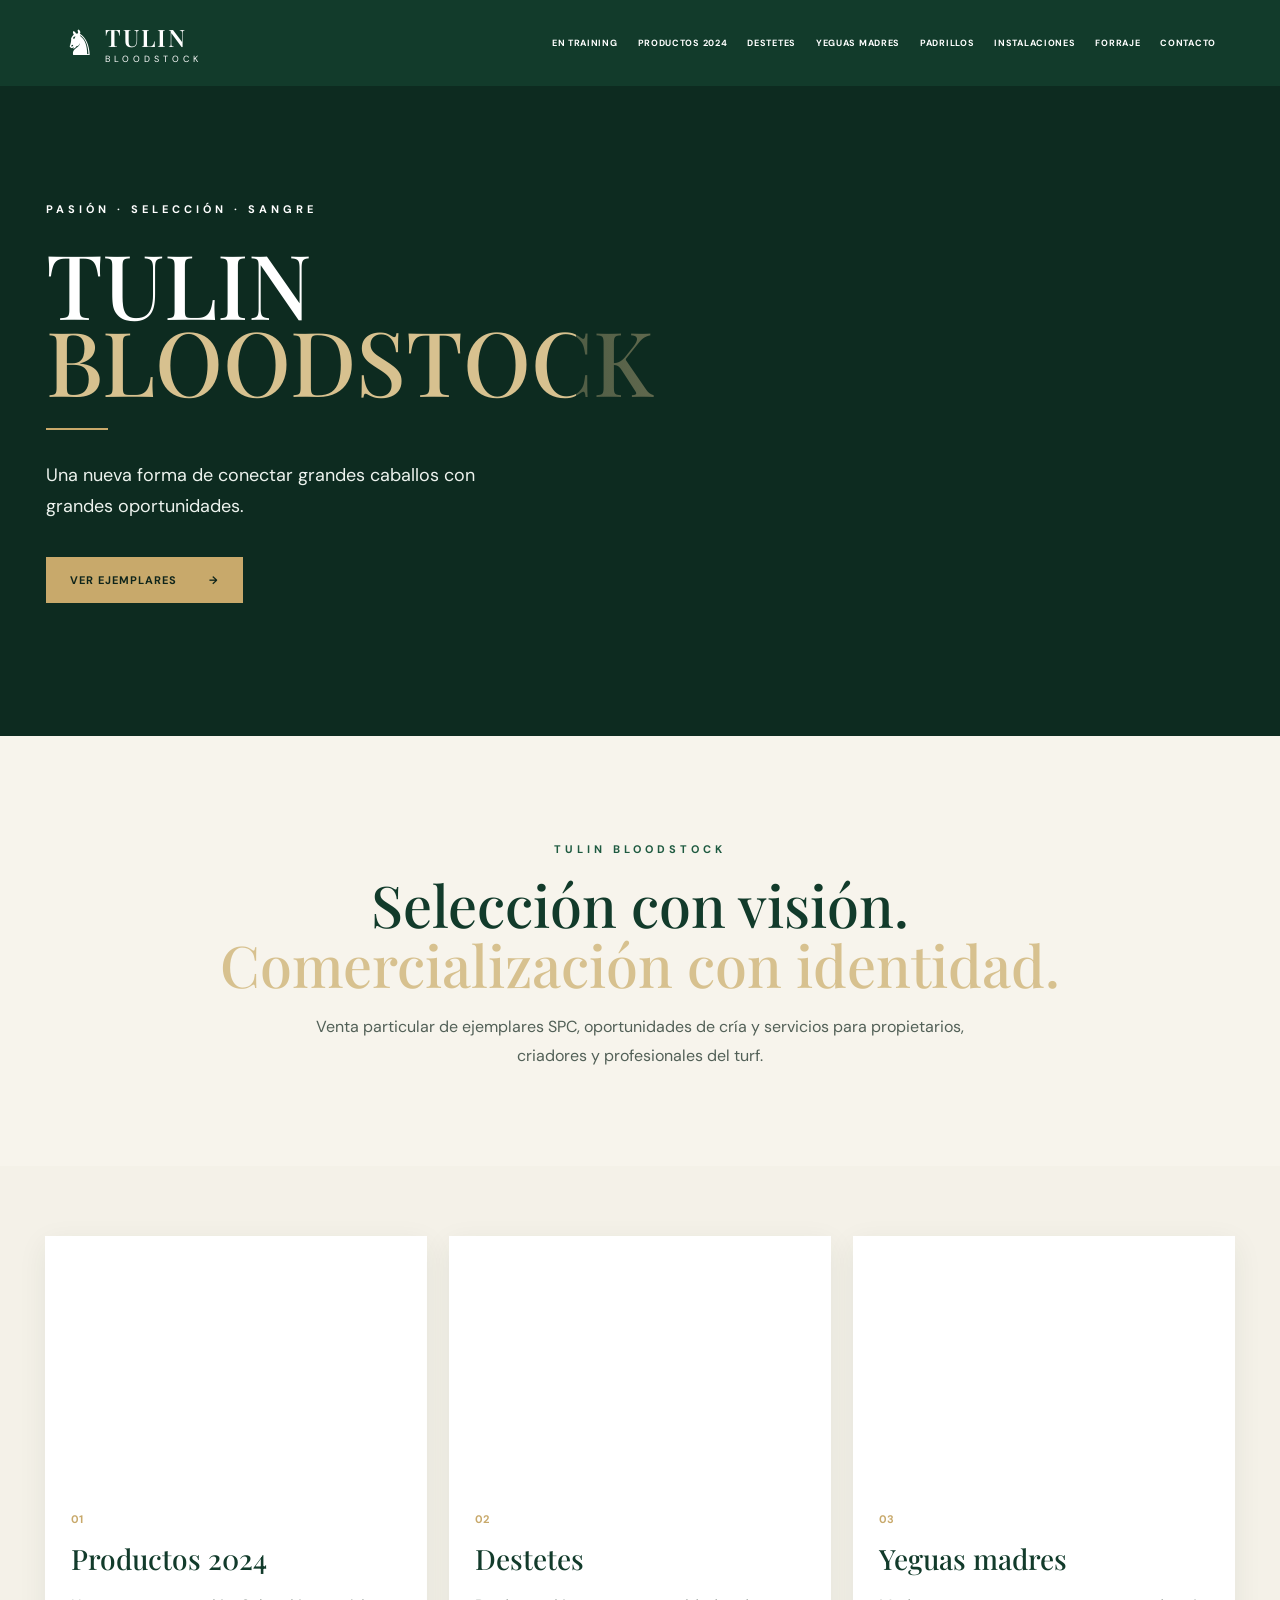
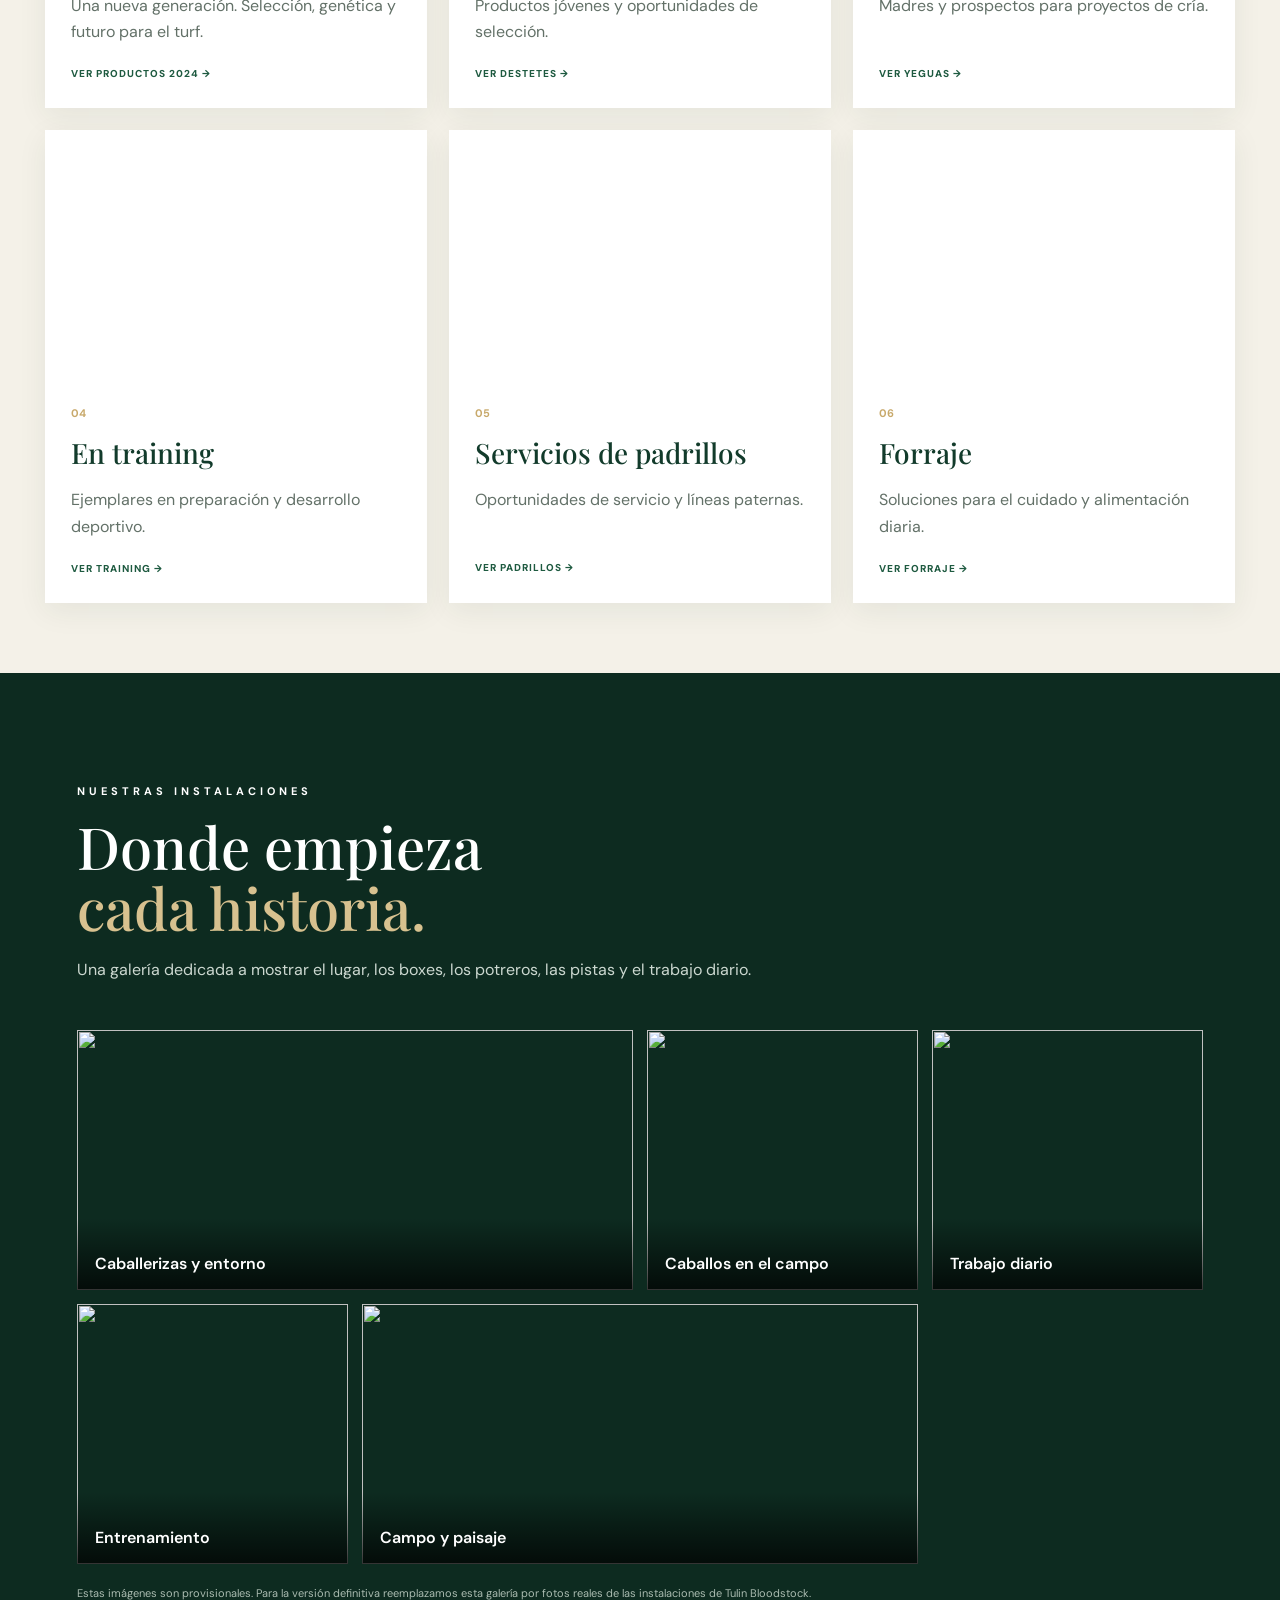
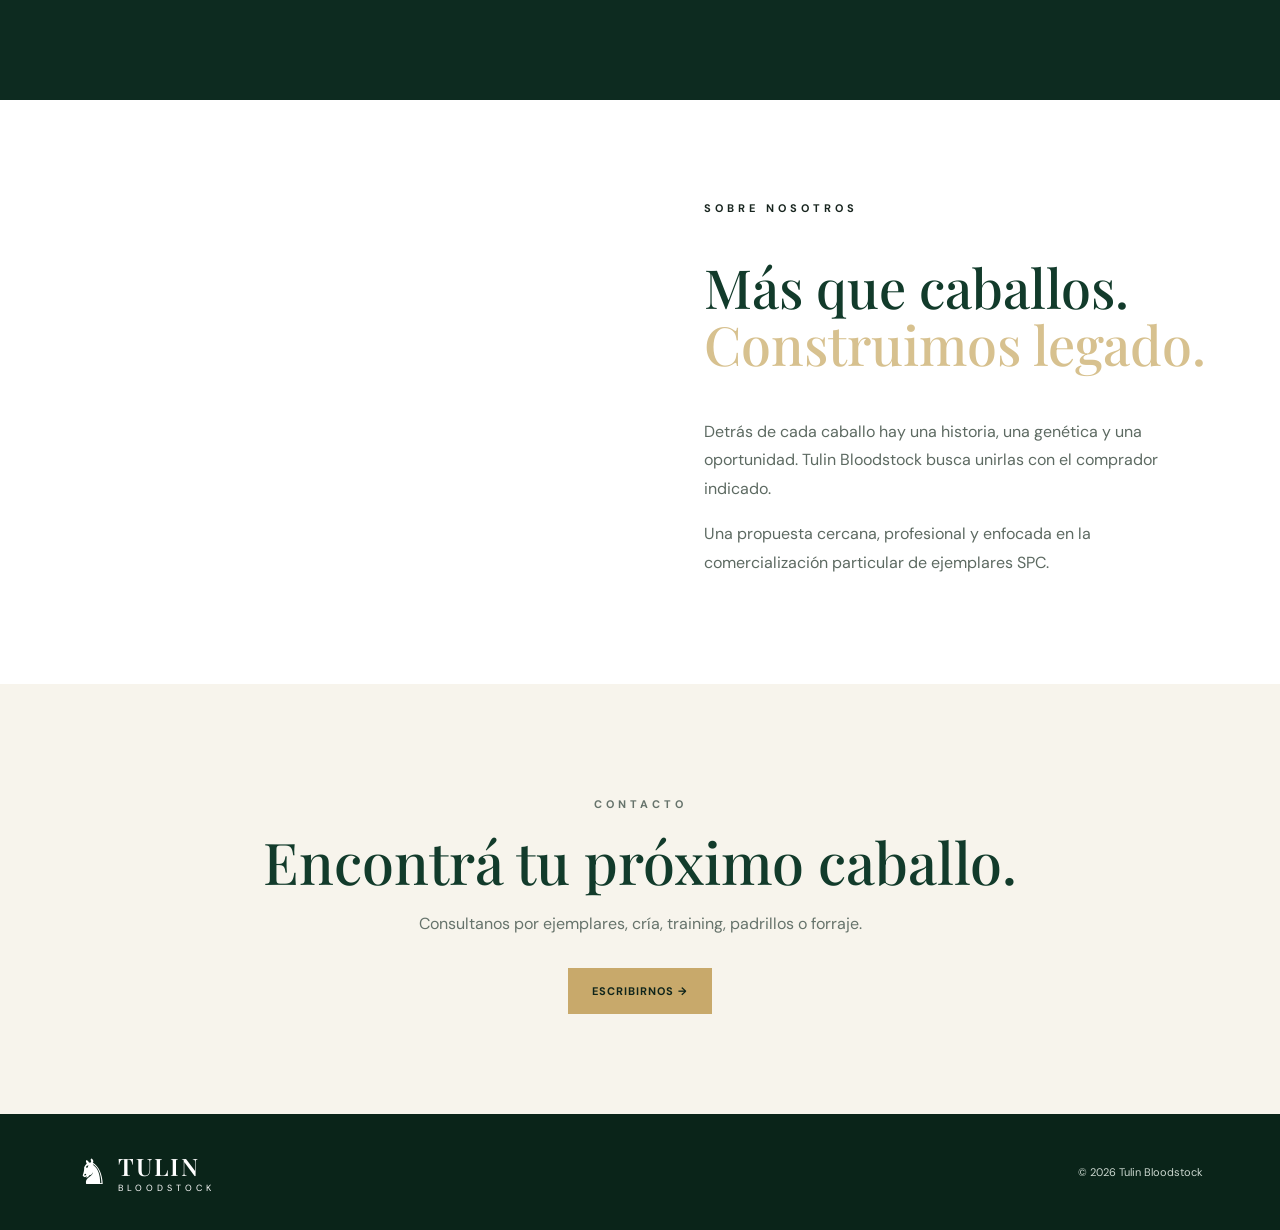
==== commit 1e9164b4: "Update index.html" ====
--- a/index.html
+++ b/index.html
@@ -43,7 +43,7 @@
 </section>
 
 <section id="ejemplares" class="grid">
-  <article id="productos-2024" class="card"><div class="pic p1"></div><div class="cardbody"><span>01</span><h3>Productos 2024</h3><p>Una nueva generación. Selección, genética y futuro para el turf.</p><a href="#">VER EJEMPLARES →</a></div></article>
+  <article id="productos-2024" class="card"><div class="pic p1"></div><div class="cardbody"><span>01</span><h3>Productos 2024</h3><p>Una nueva generación. Selección, genética y futuro para el turf.</p><a href="productos-2024/index.html">VER PRODUCTOS 2024 →</a></div></article>
   <article id="destetes" class="card"><div class="pic p2"></div><div class="cardbody"><span>02</span><h3>Destetes</h3><p>Productos jóvenes y oportunidades de selección.</p><a href="#">VER DESTETES →</a></div></article>
   <article id="madres" class="card"><div class="pic p3"></div><div class="cardbody"><span>03</span><h3>Yeguas madres</h3><p>Madres y prospectos para proyectos de cría.</p><a href="#">VER YEGUAS →</a></div></article>
   <article id="training" class="card"><div class="pic p4"></div><div class="cardbody"><span>04</span><h3>En training</h3><p>Ejemplares en preparación y desarrollo deportivo.</p><a href="#">VER TRAINING →</a></div></article>
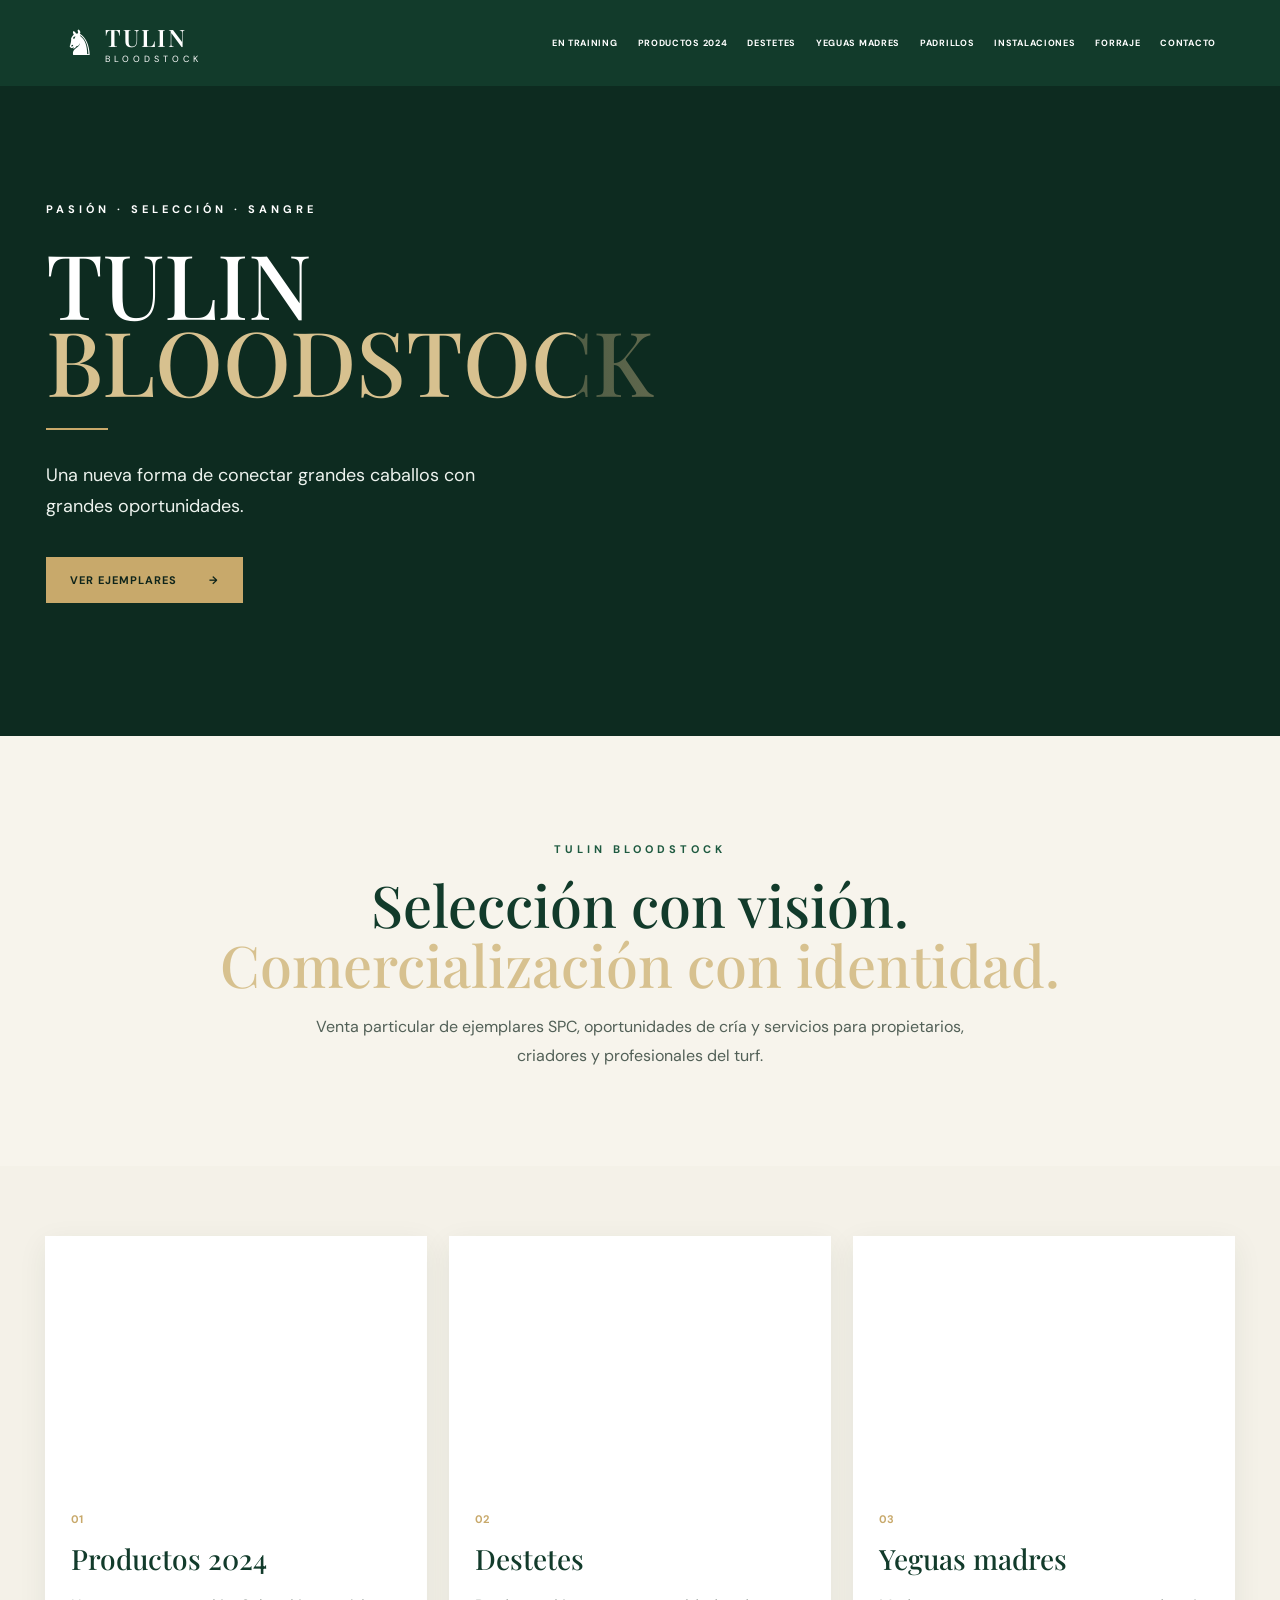
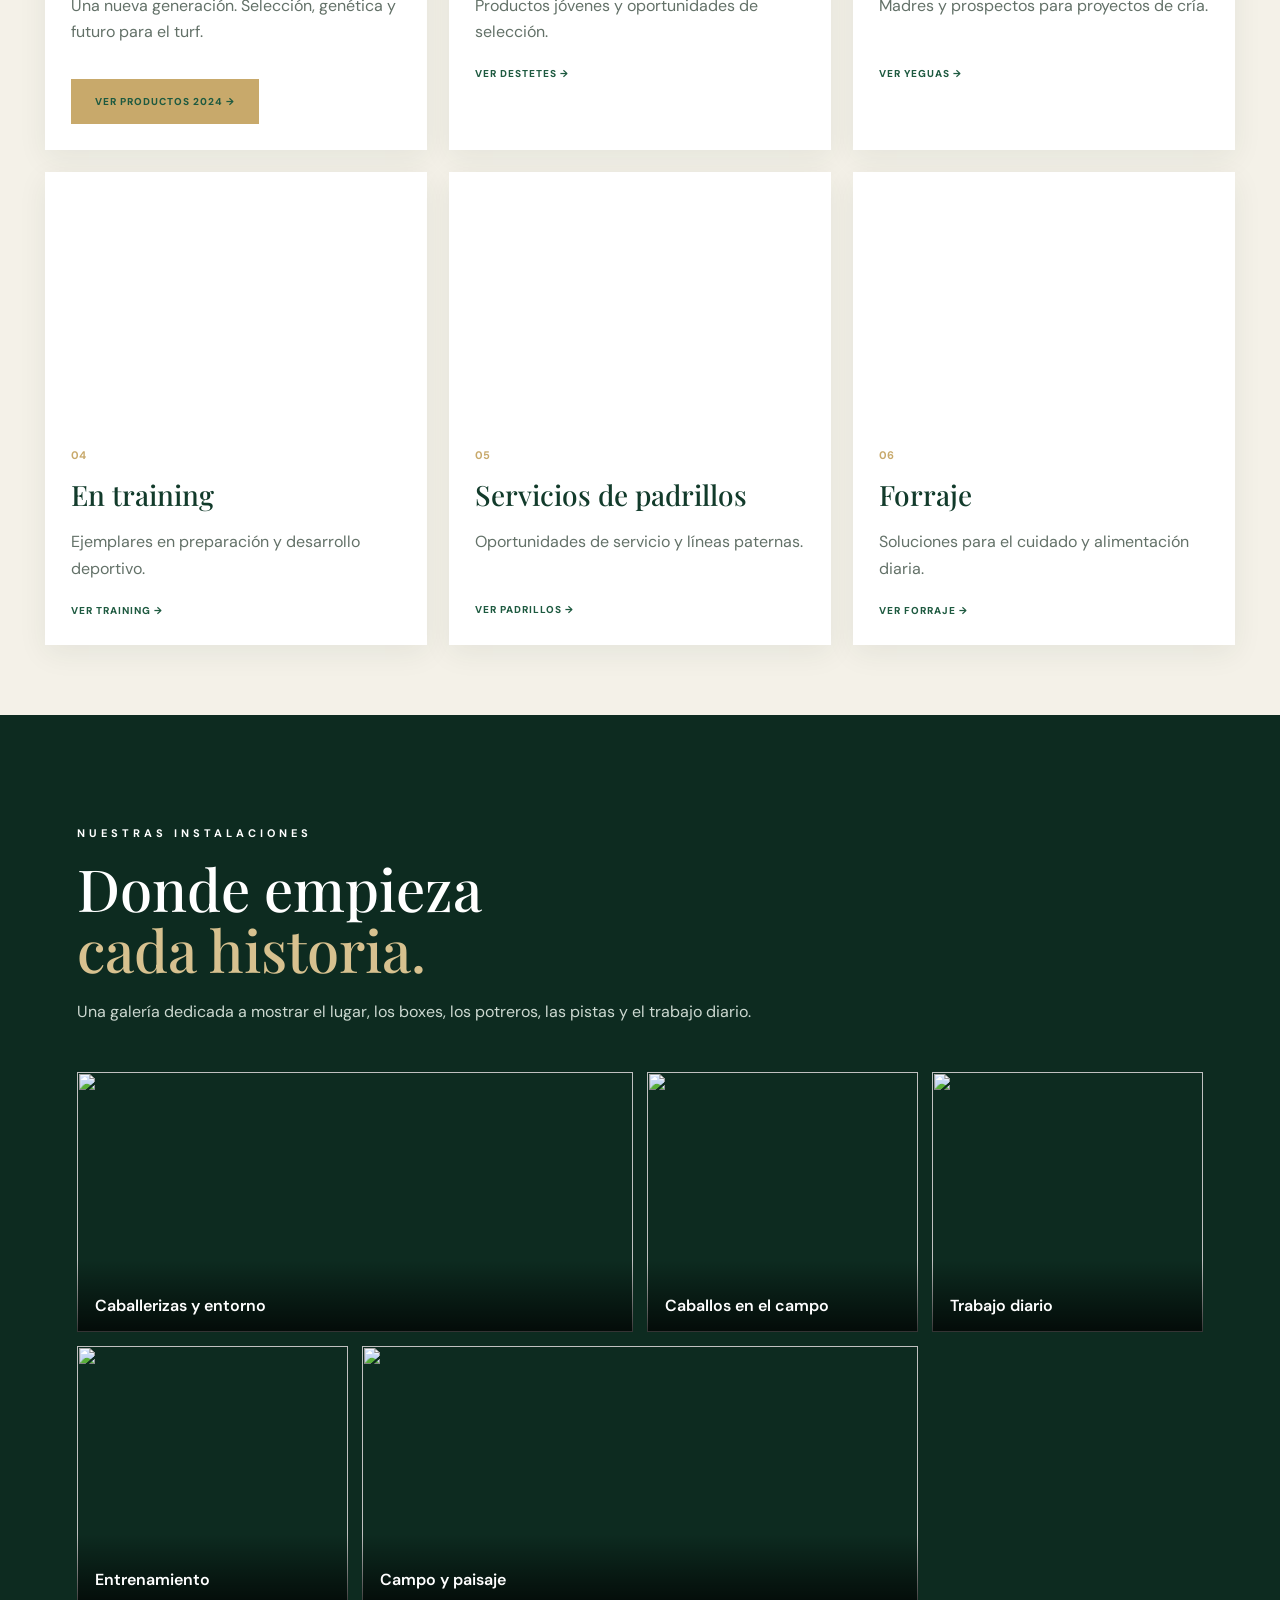
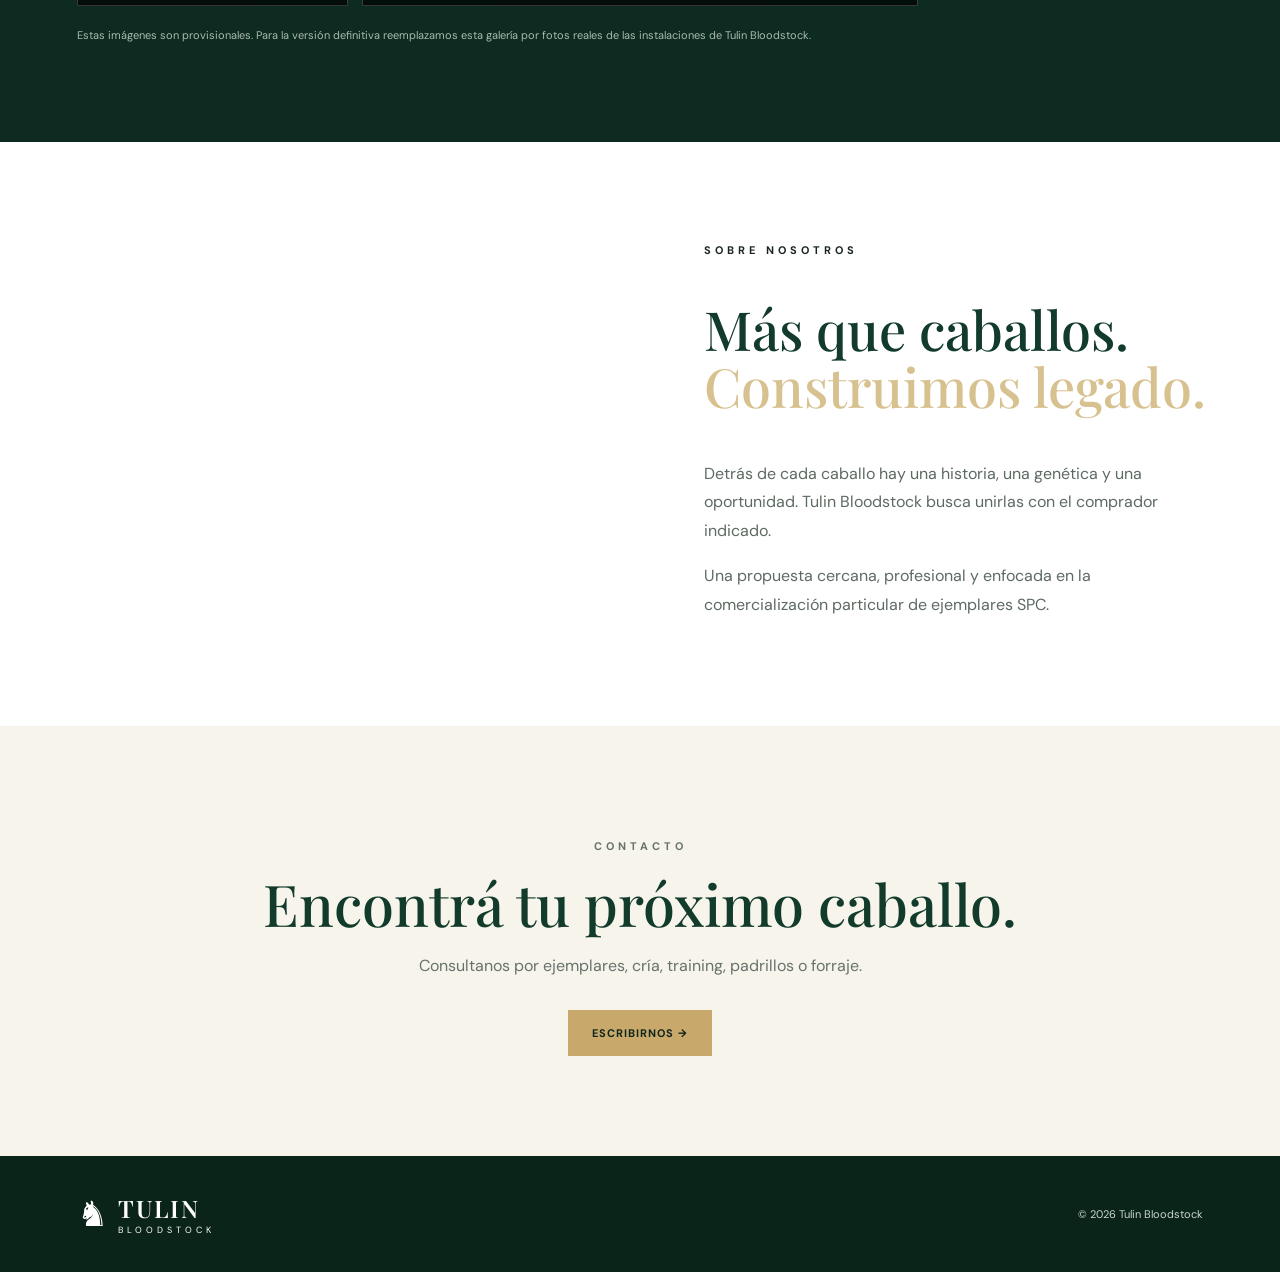
==== commit fc383c47: "Update index.html" ====
--- a/index.html
+++ b/index.html
@@ -43,7 +43,7 @@
 </section>
 
 <section id="ejemplares" class="grid">
-  <article id="productos-2024" class="card"><div class="pic p1"></div><div class="cardbody"><span>01</span><h3>Productos 2024</h3><p>Una nueva generación. Selección, genética y futuro para el turf.</p><a href="productos-2024/index.html">VER PRODUCTOS 2024 →</a></div></article>
+  <article id="productos-2024" class="card"><div class="pic p1"></div><div class="cardbody"><span>01</span><h3>Productos 2024</h3><p>Una nueva generación. Selección, genética y futuro para el turf.</p><a class="btn" href="productos-2024/index.html">VER PRODUCTOS 2024 →</a></article>
   <article id="destetes" class="card"><div class="pic p2"></div><div class="cardbody"><span>02</span><h3>Destetes</h3><p>Productos jóvenes y oportunidades de selección.</p><a href="#">VER DESTETES →</a></div></article>
   <article id="madres" class="card"><div class="pic p3"></div><div class="cardbody"><span>03</span><h3>Yeguas madres</h3><p>Madres y prospectos para proyectos de cría.</p><a href="#">VER YEGUAS →</a></div></article>
   <article id="training" class="card"><div class="pic p4"></div><div class="cardbody"><span>04</span><h3>En training</h3><p>Ejemplares en preparación y desarrollo deportivo.</p><a href="#">VER TRAINING →</a></div></article>
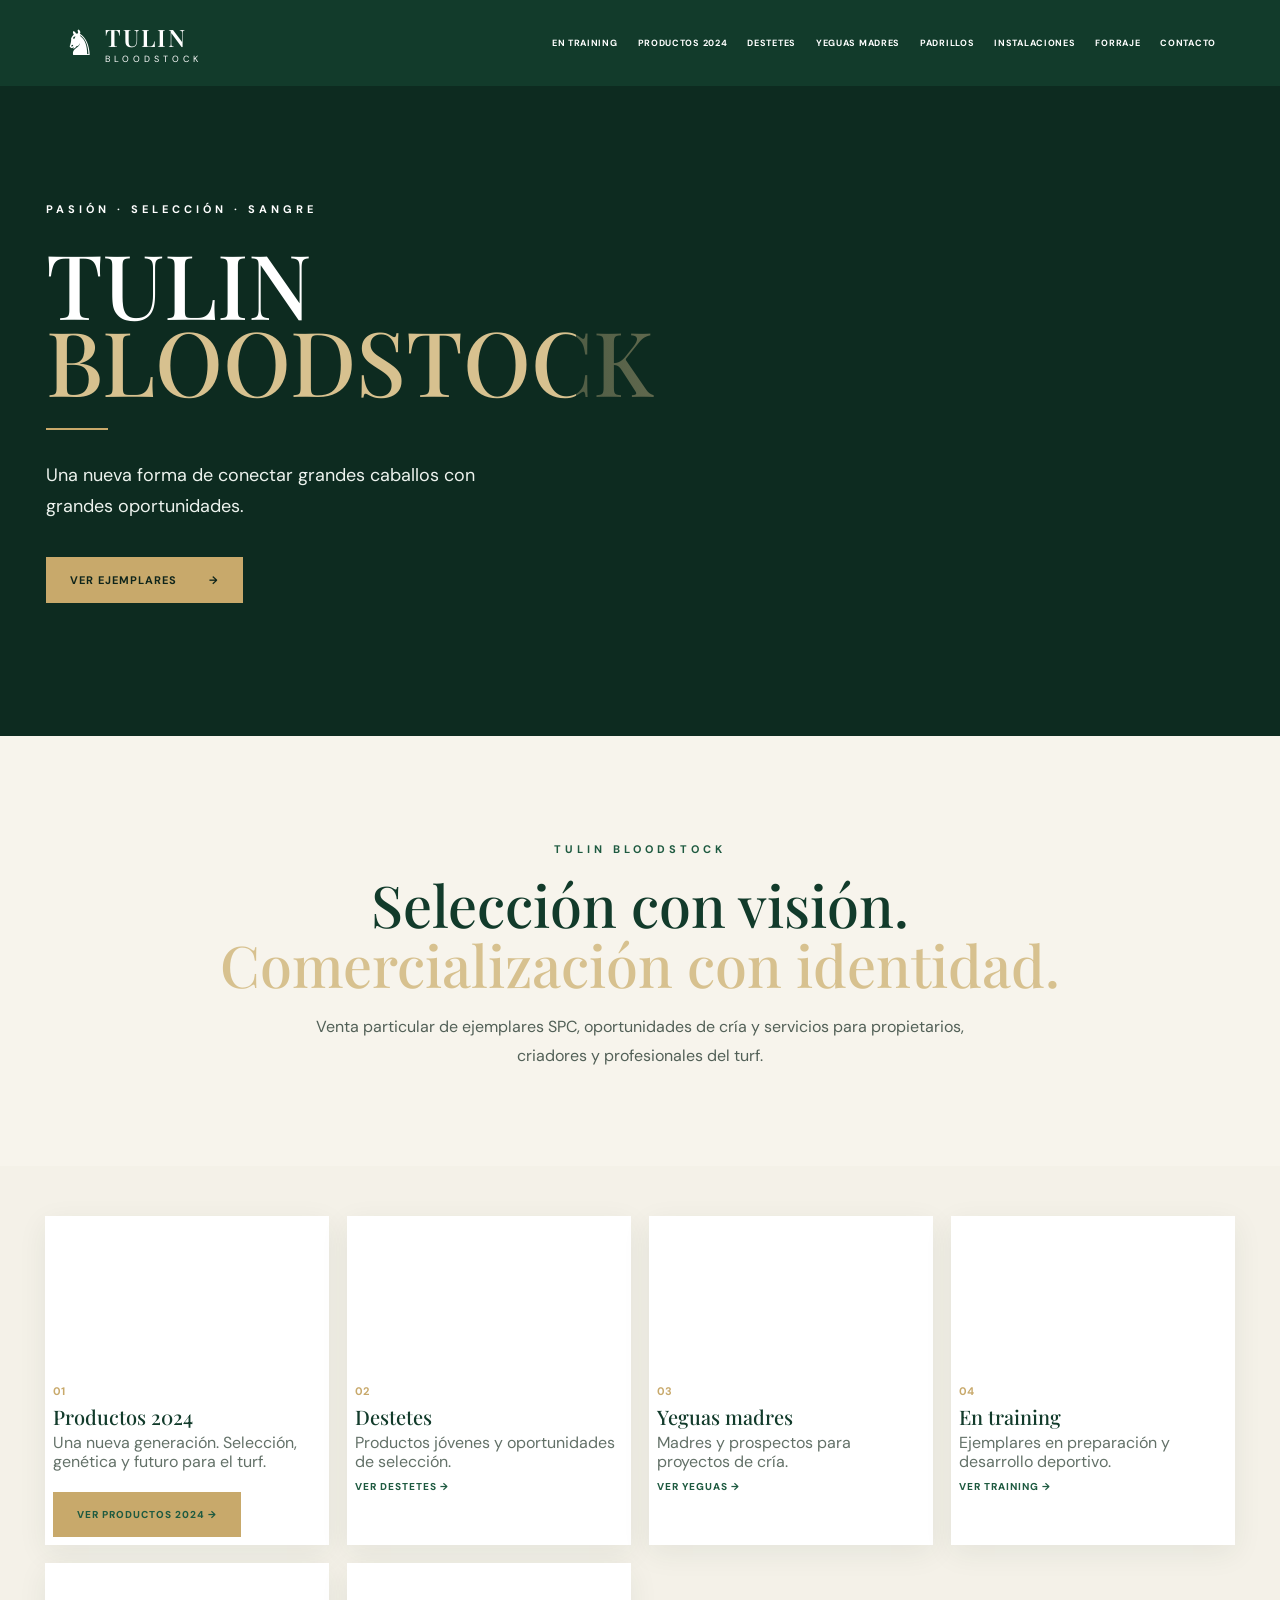
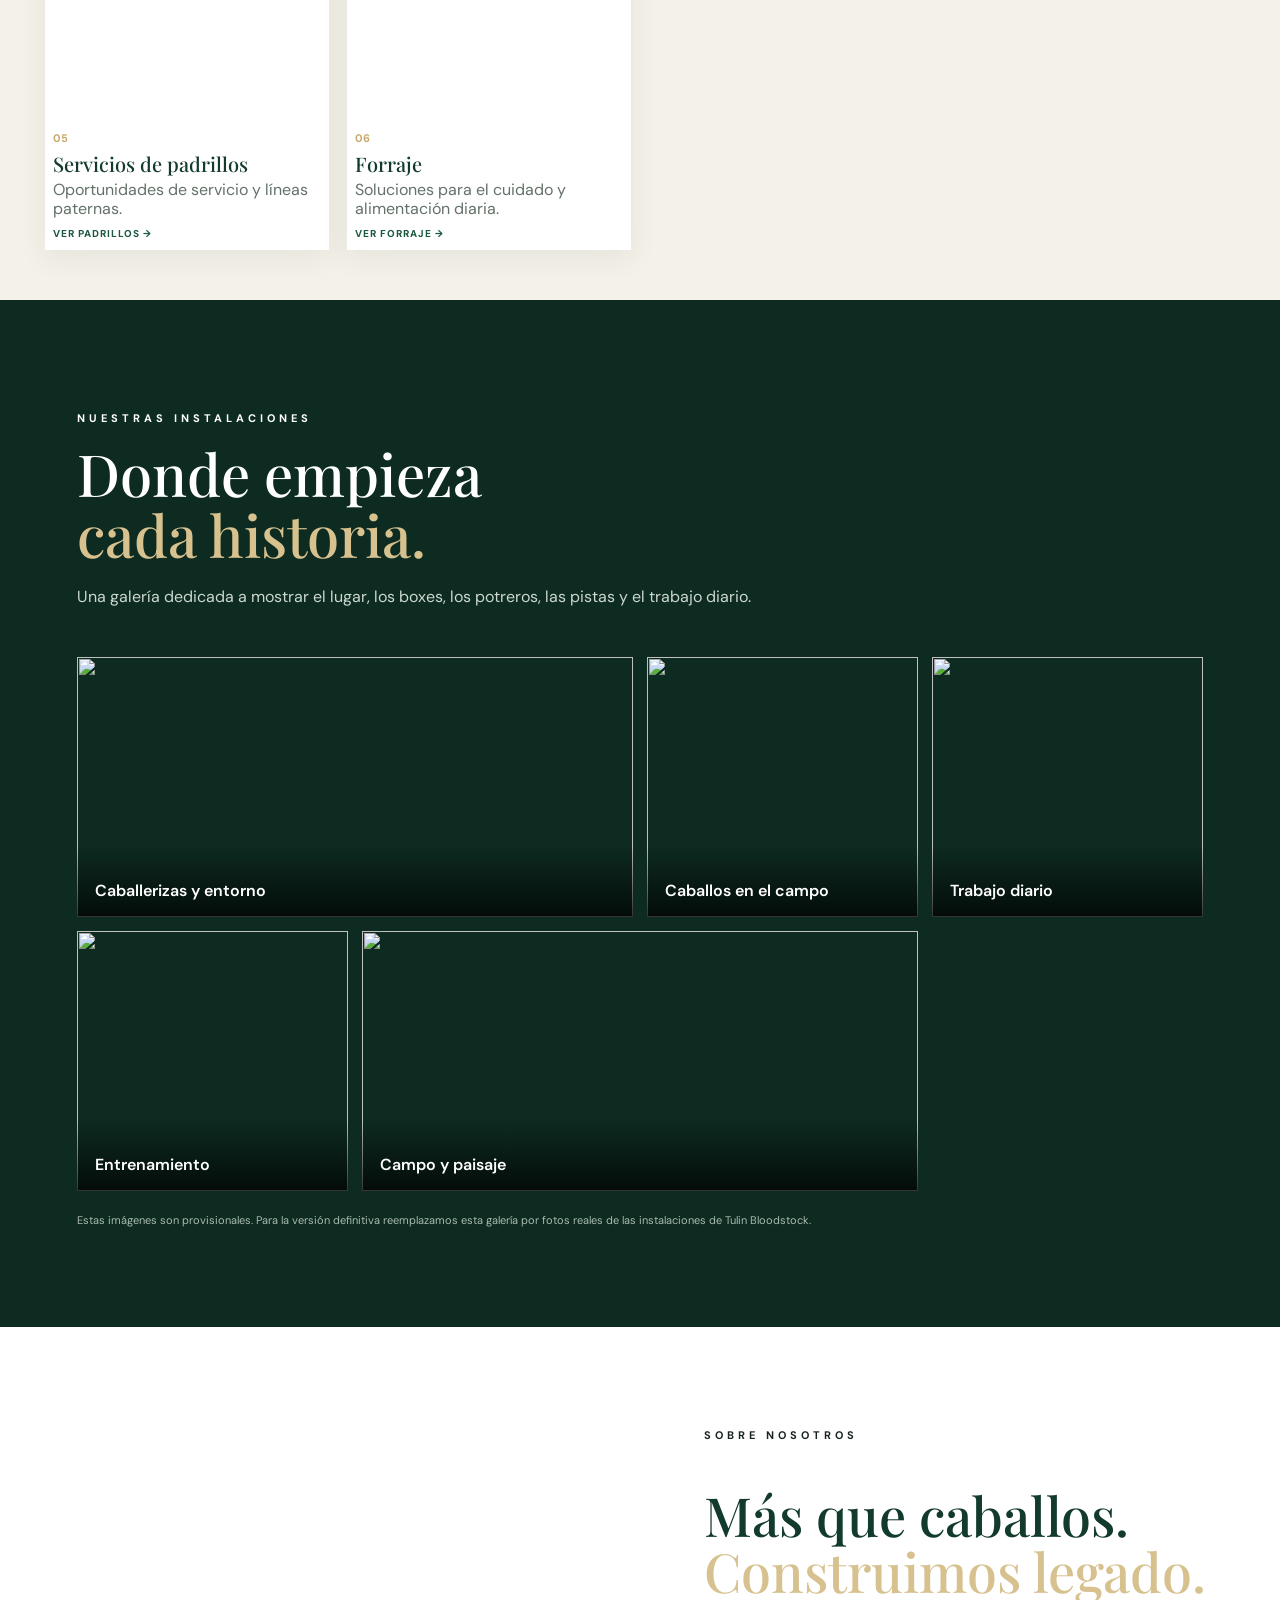
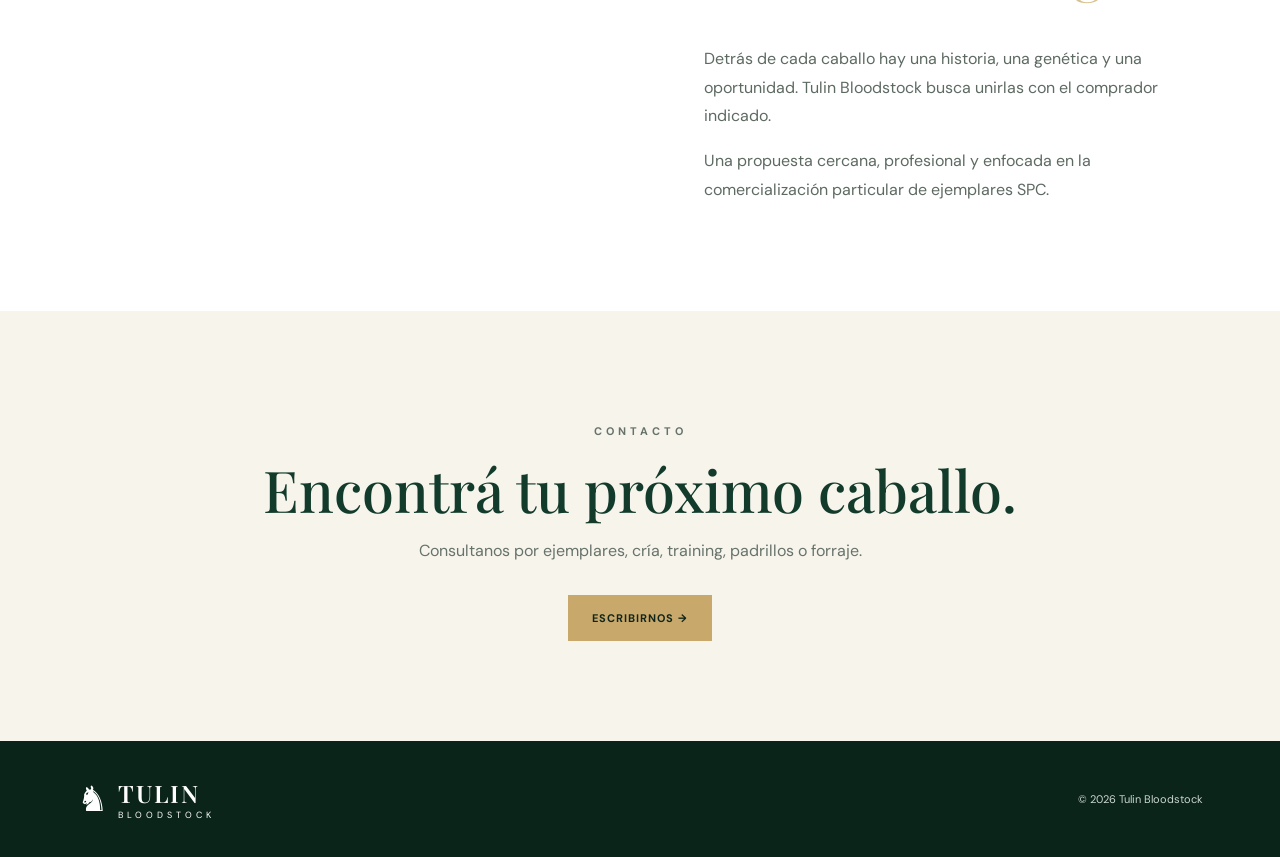
==== commit a9c29638: "Update index.html" ====
--- a/index.html
+++ b/index.html
@@ -17,7 +17,7 @@
   <a href="#training">En training</a>
   <a href="#productos-2024">Productos 2024</a>
   <a href="#destetes">Destetes</a>
-  <a href="#madres">Yeguas madres</a>
+  <a href="yeguas-madres/indispensablemente.html">Yeguas madres</a>
   <a href="#padrillos">Padrillos</a>
   <a href="#instalaciones">Instalaciones</a>
   <a href="#forraje">Forraje</a>
--- a/styles.css
+++ b/styles.css
@@ -11,9 +11,10 @@
 .hero-photo{background:linear-gradient(90deg,#0d2b20aa,#0000),url("https://images.unsplash.com/photo-1553284965-83fd3e82fa5a?auto=format&fit=crop&w=1600&q=90") center/cover}
 .btn{display:inline-block;padding:16px 24px;background:var(--gold);color:#10251b;text-decoration:none;text-transform:uppercase;font-size:11px;font-weight:700;letter-spacing:1px;margin-top:18px}.btn span{margin-left:28px}
 .statement{text-align:center;padding:95px 20px;background:#f7f4ec}.statement h2,.contact h2{font:500 clamp(38px,4.5vw,62px)/1.05 "Playfair Display",serif;color:var(--green);margin:18px 0}.statement>p:last-child{max-width:680px;margin:auto;line-height:1.8;color:#526057}
-.grid{max-width:1240px;margin:auto;padding:70px 25px;display:grid;grid-template-columns:repeat(3,1fr);gap:22px}.card{background:#fff;box-shadow:0 8px 28px #17382912}
-.pic{height:245px;background-position:center;background-size:cover}.p1{background-image:url("https://images.unsplash.com/photo-1551884831-bbf3cdc6469e?auto=format&fit=crop&w=900&q=80")}.p2{background-image:url("https://images.unsplash.com/photo-1553284965-83fd3e82fa5a?auto=format&fit=crop&w=900&q=80")}.p3{background-image:url("https://images.unsplash.com/photo-1598974357801-cbca100e65d3?auto=format&fit=crop&w=900&q=80")}.p4{background-image:url("https://images.unsplash.com/photo-1516734212186-a967f81ad0d7?auto=format&fit=crop&w=900&q=80")}.p5{background-image:url("https://images.unsplash.com/photo-1551884831-bbf3cdc6469e?auto=format&fit=crop&w=900&q=80")}.p6{background-image:url("https://images.unsplash.com/photo-1500530855697-b586d89ba3ee?auto=format&fit=crop&w=900&q=80")}
-.cardbody{padding:26px}.cardbody span{color:var(--gold);font-size:11px;font-weight:700}.card h3{font:500 28px "Playfair Display",serif;color:var(--green);margin:12px 0}.card p{line-height:1.65;color:#637168;min-height:52px}.card a{color:var(--green2);font-size:10px;font-weight:800;text-decoration:none;letter-spacing:1px}
+.grid{max-width:1240px;margin:auto;padding:50px 25px;display:grid;grid-template-columns:repeat(4,1fr);gap:18px}.card{background:#fff;box-shadow:0 8px 28px #17382912}
+.pic{height:145px;overflow:hidden;background:#fff;border-radius:4px;margin-bottom:10px;}.pic img{width:100%;height:145px;object-fit:contain;object-position:center;display:block}.p1{background-image:url("https://images.unsplash.com/photo-1551884831-bbf3cdc6469e?auto=format&fit=crop&w=900&q=80")}.p2{background-image:url("https://images.unsplash.com/photo-1553284965-83fd3e82fa5a?auto=format&fit=crop&w=900&q=80")}.p3{background-image:url("https://images.unsplash.com/photo-1598974357801-cbca100e65d3?auto=format&fit=crop&w=900&q=80")}.p4{background-image:url("https://images.unsplash.com/photo-1516734212186-a967f81ad0d7?auto=format&fit=crop&w=900&q=80")}.p5{background-image:url("https://images.unsplash.com/photo-1551884831-bbf3cdc6469e?auto=format&fit=crop&w=900&q=80")}.p6{background-image:url("https://images.unsplash.com/photo-1500530855697-b586d89ba3ee?auto=format&fit=crop&w=900&q=80")}
+.card > h2{font-size:20px;margin:0 0 10px;color:var(--ink);font-family:"Playfair Display",serif}
+.cardbody{padding:8px}.cardbody span{color:var(--gold);font-size:11px;font-weight:700}.card h3{font:500 20px "Playfair Display",serif;color:var(--green);margin:3px 0}.card p{line-height:1.2;color:#637168;min-height:0;margin:3px 0}.card a{color:var(--green2);font-size:10px;font-weight:800;text-decoration:none;letter-spacing:1px}
 .facilities{background:#0d2b20;color:#fff;padding:100px 6%}.section-head{max-width:760px;margin-bottom:45px}.section-head h2{font:500 58px/1.05 "Playfair Display",serif;margin:18px 0}.section-head p:last-child{color:#ccd8d0;line-height:1.8}
 .gallery{display:grid;grid-template-columns:repeat(4,1fr);gap:14px}.g{margin:0;position:relative;min-height:260px;overflow:hidden}.g.wide{grid-column:span 2}.g img{width:100%;height:100%;min-height:260px;object-fit:cover;display:block;transition:transform .4s}.g:hover img{transform:scale(1.04)}figcaption{position:absolute;bottom:0;left:0;right:0;padding:35px 18px 16px;background:linear-gradient(transparent,#000b);font-weight:600}.photo-note{margin-top:22px;color:#aabbb0;font-size:11px}
 .about{display:grid;grid-template-columns:1fr 1fr;background:#fff}.about-image{min-height:540px;background:url("https://images.unsplash.com/photo-1500530855697-b586d89ba3ee?auto=format&fit=crop&w=1200&q=85") center/cover}.about-copy{padding:90px 10%}.about h2{font:500 54px/1.05 "Playfair Display",serif;color:var(--green)}.about-copy p:not(.eyebrow){line-height:1.8;color:#5d6a62}
@@ -21,3 +22,4 @@
 footer{background:#0a2419;color:#cbd7cf;display:flex;justify-content:space-between;align-items:center;padding:35px 6%;font-size:11px}
 @media(max-width:1000px){.nav nav{display:none}.hero{grid-template-columns:1fr}.hero-photo{min-height:400px}.grid{grid-template-columns:1fr 1fr}.gallery{grid-template-columns:1fr 1fr}.g.wide{grid-column:span 2}.about{grid-template-columns:1fr}}
 @media(max-width:600px){.grid,.gallery{grid-template-columns:1fr}.g.wide{grid-column:auto}.hero-copy{padding:80px 8%}.about-copy{padding:65px 8%}footer{display:block;text-align:center}}
+.card > h2{font-size:20px;margin:0 0 8px;color:var(--ink)}
